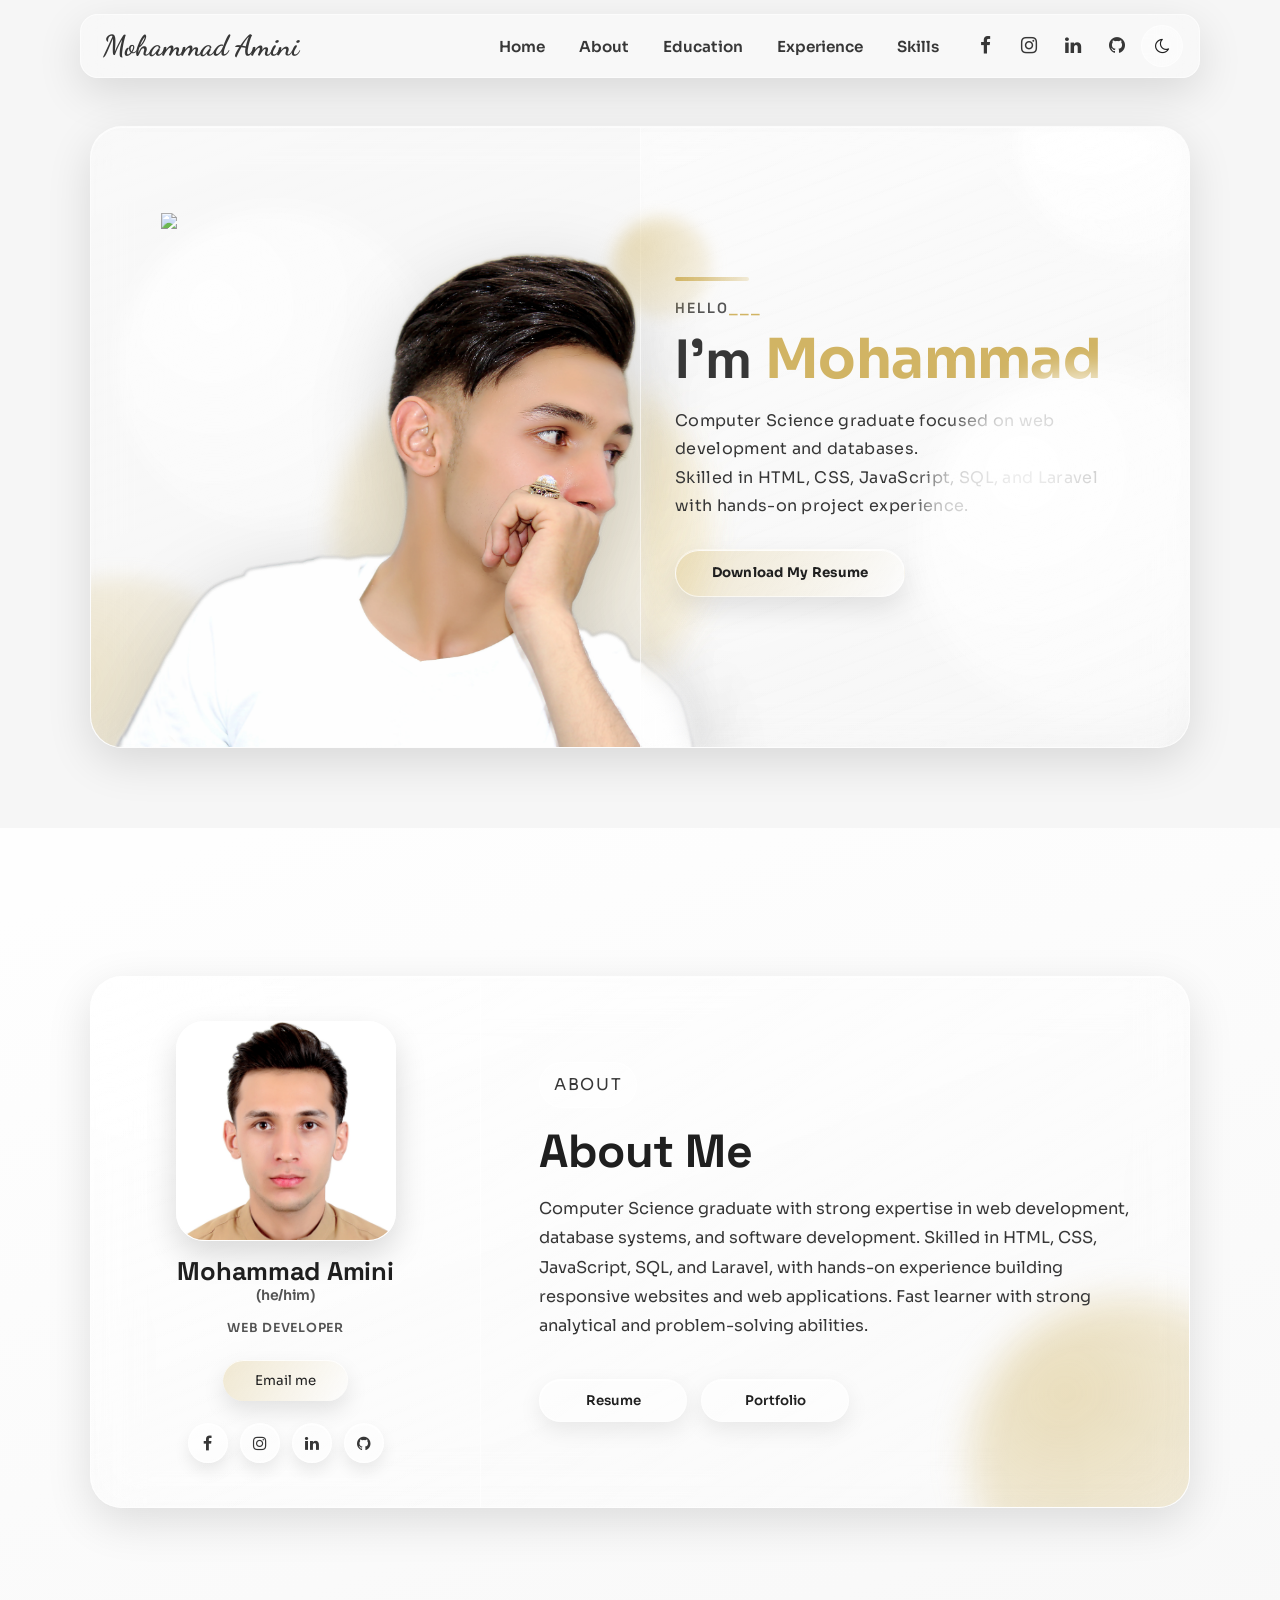
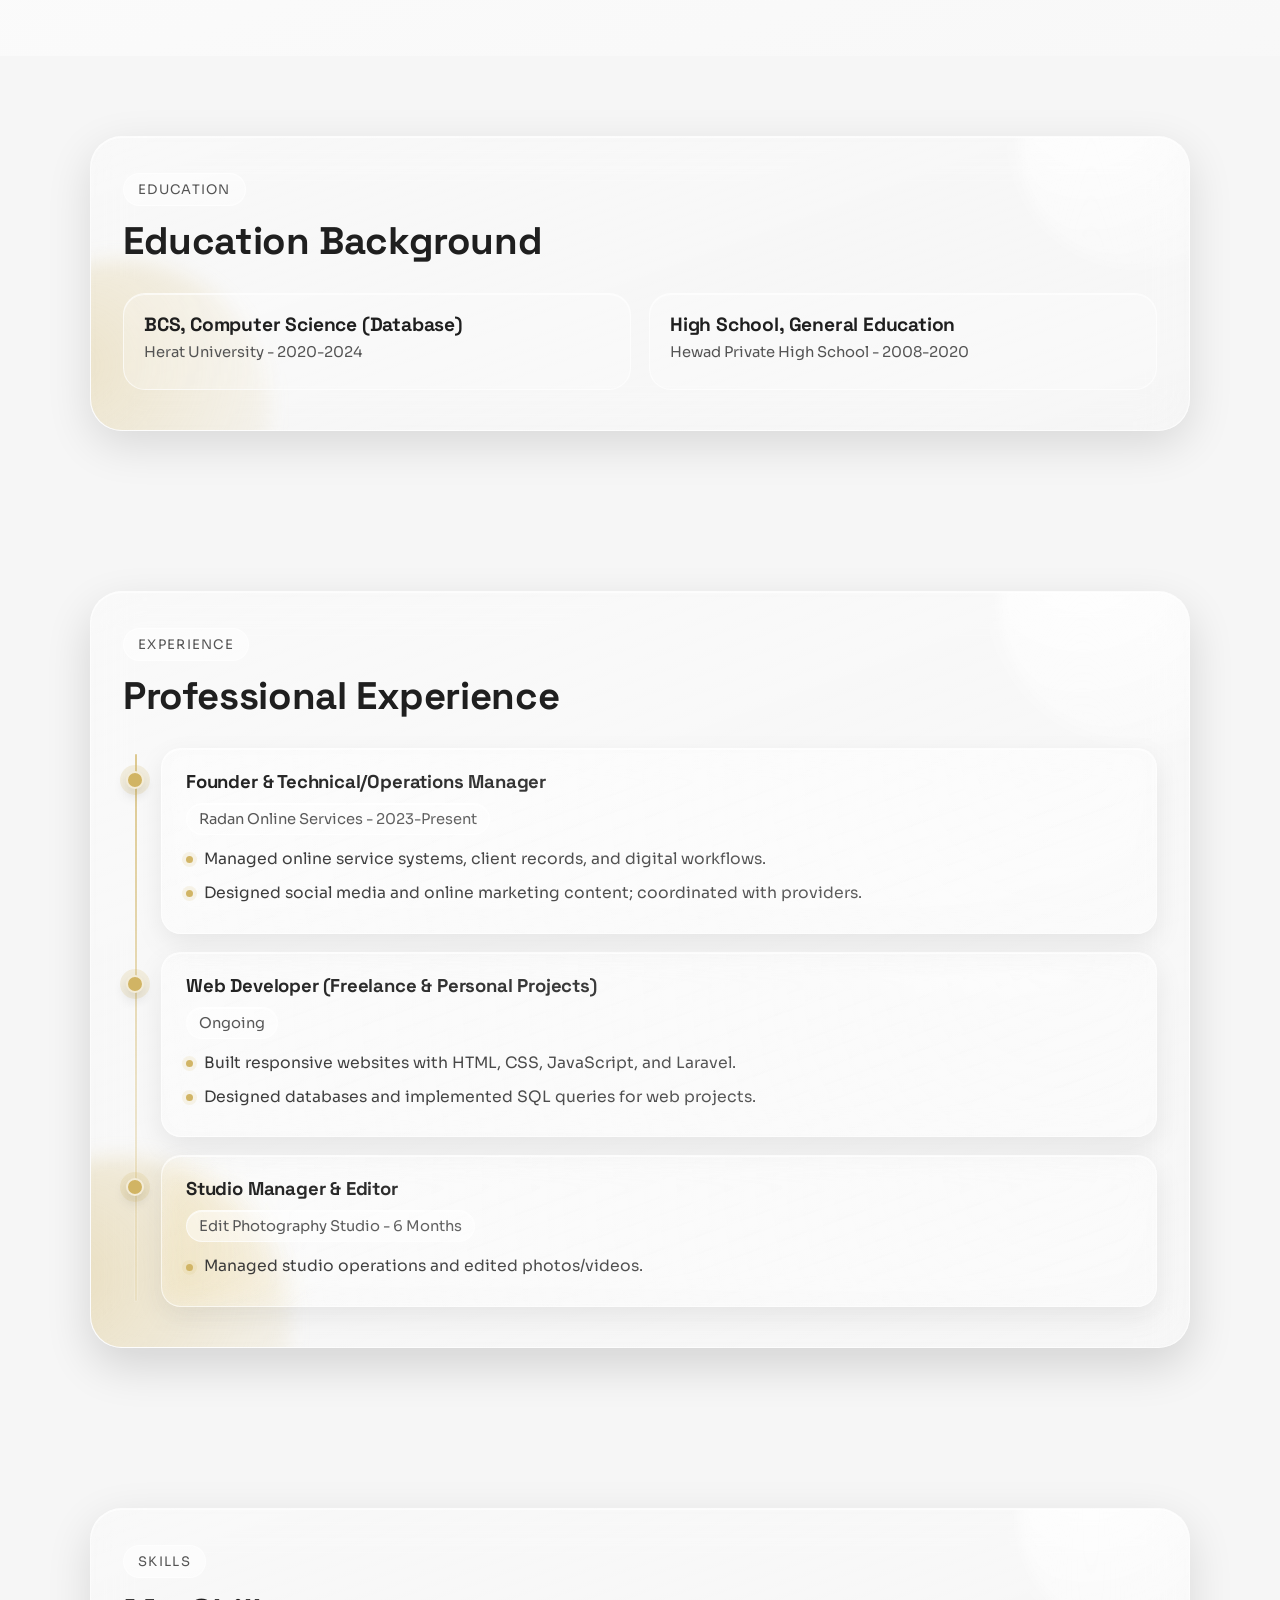
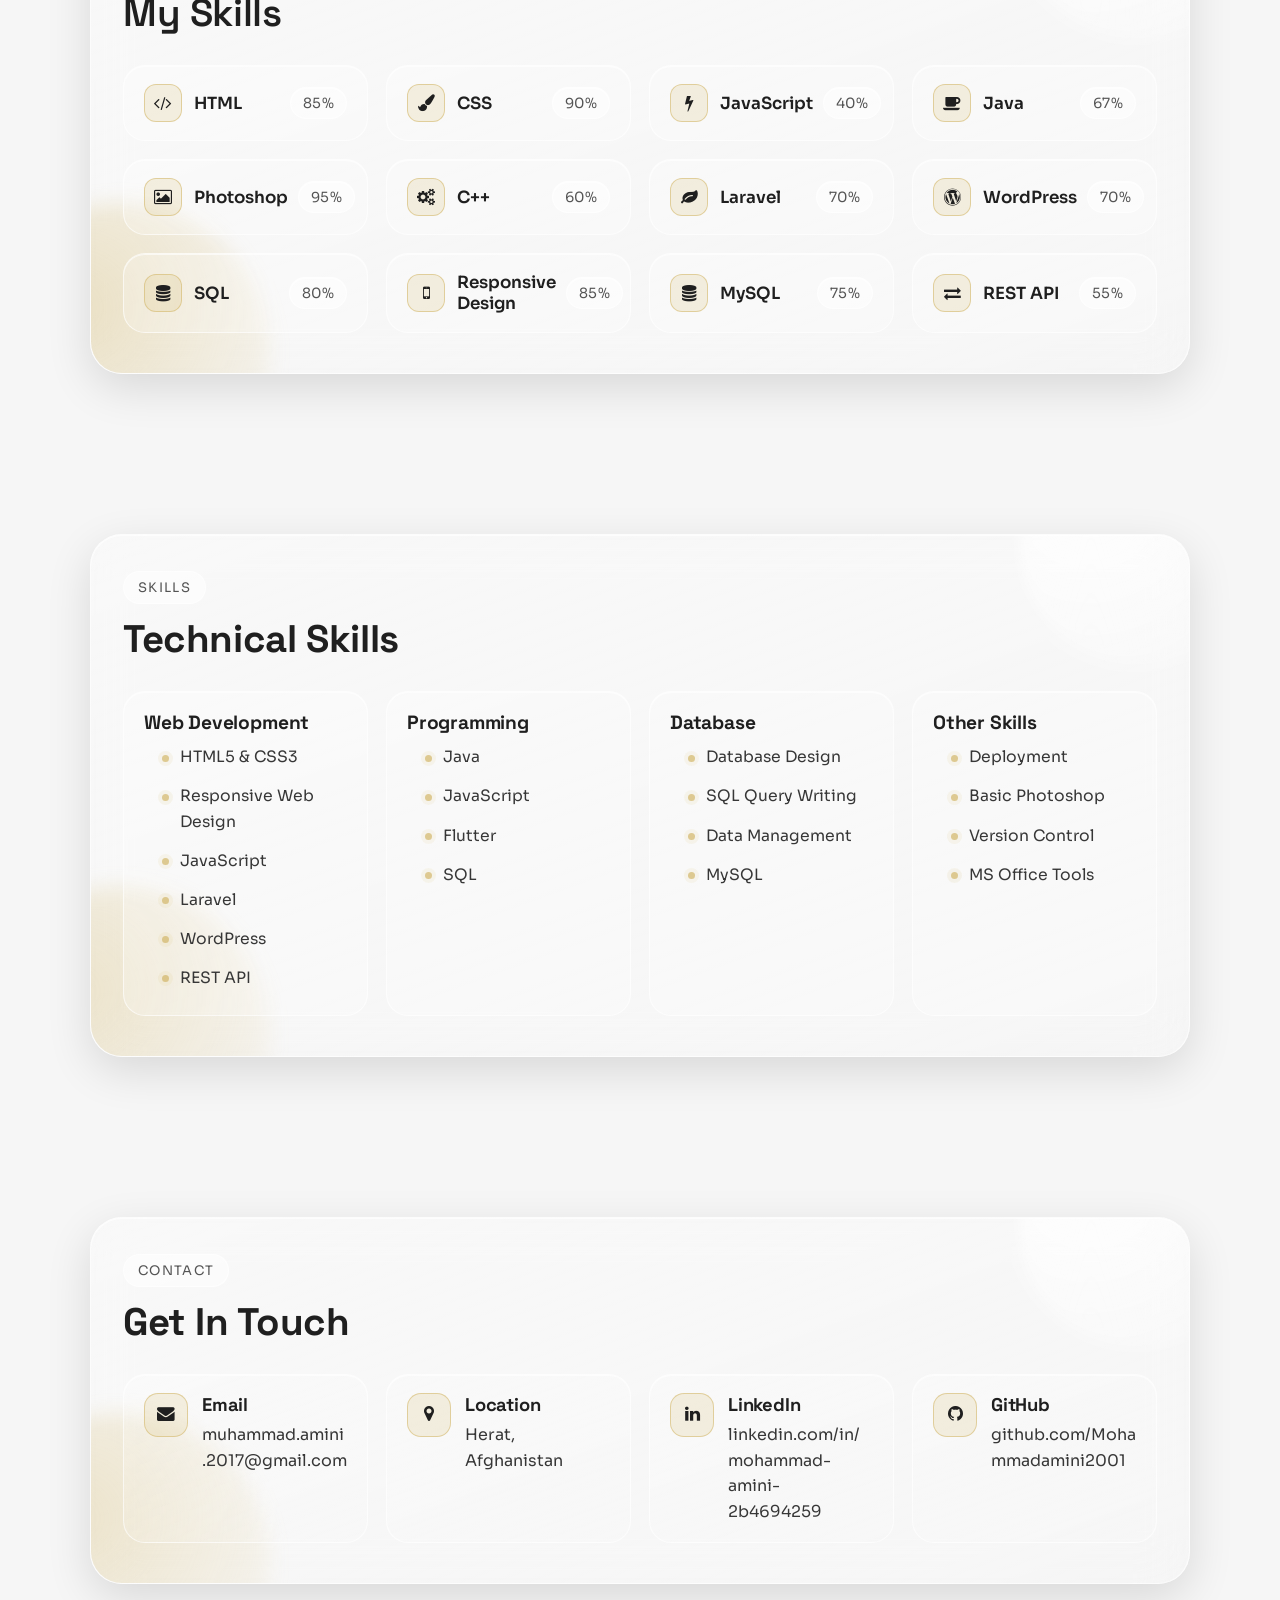
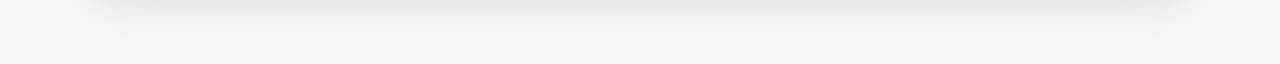
==== index.html @ d86e3a14 "change the name of home page" ====
<!DOCTYPE html>
<html lang="en">
<head>
    <meta charset="UTF-8">
    <meta http-equiv="X-UA-Compatible" content="IE=edge">
    <meta name="viewport" content="width=device-width, initial-scale=1.0">
    <title>Mohammad Amini</title>
    <link rel="stylesheet" href="https://cdnjs.cloudflare.com/ajax/libs/font-awesome/4.7.0/css/font-awesome.min.css">
    <link rel="stylesheet" href="style.css">
    <script src="theme.js" defer></script>
</head>
<body>
    <nav class="menu">
        <a href="home.html" id="my_name">Mohammad Amini</a>
        <button class="menu-toggle" id="menu-toggle" aria-label="Toggle navigation" aria-expanded="false" aria-controls="menu-panel">
            <i class="fa fa-bars"></i>
        </button>
        <div class="menu-panel" id="menu-panel">
            <ul class="menu-links">
                <li><a href="home.html">Home</a></li>
                <li><a href="#about">About</a></li>
                <li><a href="#education">Education</a></li>
                <li><a href="#experience">Experience</a></li>
                <li><a href="#skills">Skills</a></li>
            </ul>
            <ul class="menu-actions">
                <li><a href="https://www.facebook.com/profile.php?id=100030081051532&mibextid=ZbWKwL" target="_blank" rel="noopener" aria-label="Facebook"><i class="fa fa-facebook"></i></a></li>
                <li><a href="https://instagram.com/mohammad_amini_11?igshid=ZDdkNTZiNTM=" target="_blank" rel="noopener" aria-label="Instagram"><i class="fa fa-instagram"></i></a></li>
                <li><a href="https://www.linkedin.com/in/mohammad-amini-2b4694259" target="_blank" rel="noopener" aria-label="LinkedIn"><i class="fa fa-linkedin"></i></a></li>
                <li><a href="https://github.com/Mohammadamini2001" target="_blank" rel="noopener" aria-label="GitHub"><i class="fa fa-github"></i></a></li>
                <li><button class="theme-toggle" id="theme-toggle" aria-label="Toggle dark mode" title="Toggle theme"><i class="fa fa-moon-o"></i></button></li>
            </ul>
        </div>
    </nav>
    <section class="home" id="home">
        <div class="home__left">
            <div class="home__media">
                <img src="images/new-back.png" class="back">
                <img src="images/me.png" class="me">
            </div>
            <div class="home__right">
                <p class="hello">Hello<span>___</span></p>
                <p class="name__dis">I'm <span>Mohammad</span></p>
                <p class="about__dis">Computer Science graduate focused on web development and databases. <br>
                Skilled in HTML, CSS, JavaScript, SQL, and Laravel with hands-on project experience.</p>
                <button><a href="images/My updated CV.jpg" download>Download My Resume</a></button>
                <div class="circle"></div>
                <div class="small__circle"></div>
            </div>
        </div>
    </section>

    <section class="about" id="about">
        <div class="about__card">
            <div class="about__ambient about__ambient--one"></div>
            <div class="about__ambient about__ambient--two"></div>
            <div class="about__left">
                <img src="images/Mohammad Photo.jpg" alt="profile" class="profile-img">
                <h3 class="profile-name">Mohammad Amini<br><span class="pronoun">(he/him)</span></h3>
                <p class="profile-role">Web Developer</p>
                <button class="btn btn-primary email-btn"><a href="mailto:muhammad.amini.2017@gmail.com">Email me</a></button>
                <div class="socials">
                    <a href="https://www.facebook.com/profile.php?id=100030081051532&mibextid=ZbWKwL" target="_blank" rel="noopener" aria-label="facebook" class="social"><i class="fa fa-facebook"></i></a>
                    <a href="https://instagram.com/mohammad_amini_11?igshid=ZDdkNTZiNTM=" target="_blank" rel="noopener" aria-label="instagram" class="social"><i class="fa fa-instagram"></i></a>
                    <a href="https://www.linkedin.com/in/mohammad-amini-2b4694259" target="_blank" rel="noopener" aria-label="linkedin" class="social"><i class="fa fa-linkedin"></i></a>
                    <a href="https://github.com/Mohammadamini2001" target="_blank" rel="noopener" aria-label="github" class="social"><i class="fa fa-github"></i></a>
                </div>
            </div>
            <div class="about__right">
                <p class="about__tag">About</p>
                <h2>About Me</h2>
                <p>Computer Science graduate with strong expertise in web development, database systems, and software development. Skilled in HTML, CSS, JavaScript, SQL, and Laravel, with hands-on experience building responsive websites and web applications. Fast learner with strong analytical and problem-solving abilities.</p>
                <div class="about-actions">
                    <button class="btn btn-outline"><a href="images/My updated CV.jpg" download>Resume</a></button>
                    <button class="btn btn-outline"><a href="#">Portfolio</a></button>
                </div>
            </div>
        </div>
    </section>

    <section class="resume-section education" id="education">
        <div class="resume-glass">
            <header class="resume-header">
                <p class="resume-tag">Education</p>
                <h2>Education Background</h2>
            </header>
            <div class="resume-list">
                <article class="resume-item">
                    <div class="resume-item__top">
                        <h3>BCS, Computer Science (Database)</h3>
                        <span class="resume-meta">Herat University - 2020-2024</span>
                    </div>
                </article>
                <article class="resume-item">
                    <div class="resume-item__top">
                        <h3>High School, General Education</h3>
                        <span class="resume-meta">Hewad Private High School - 2008-2020</span>
                    </div>
                </article>
            </div>
        </div>
    </section>

    <section class="resume-section experience" id="experience">
        <div class="resume-glass">
            <header class="resume-header">
                <p class="resume-tag">Experience</p>
                <h2>Professional Experience</h2>
            </header>
            <div class="resume-list">
                <article class="resume-item">
                    <div class="resume-item__top">
                        <h3>Founder & Technical/Operations Manager</h3>
                        <span class="resume-meta">Radan Online Services - 2023-Present</span>
                    </div>
                    <ul>
                        <li>Managed online service systems, client records, and digital workflows.</li>
                        <li>Designed social media and online marketing content; coordinated with providers.</li>
                    </ul>
                </article>
                <article class="resume-item">
                    <div class="resume-item__top">
                        <h3>Web Developer (Freelance & Personal Projects)</h3>
                        <span class="resume-meta">Ongoing</span>
                    </div>
                    <ul>
                        <li>Built responsive websites with HTML, CSS, JavaScript, and Laravel.</li>
                        <li>Designed databases and implemented SQL queries for web projects.</li>
                    </ul>
                </article>
                <article class="resume-item">
                    <div class="resume-item__top">
                        <h3>Studio Manager & Editor</h3>
                        <span class="resume-meta">Edit Photography Studio - 6 Months</span>
                    </div>
                    <ul>
                        <li>Managed studio operations and edited photos/videos.</li>
                    </ul>
                </article>
            </div>
        </div>
    </section>

    

    <section class="skills" id="skills">
        <div class="skills__glass">
            <header class="header">
                <p class="skills-tag">Skills</p>
                <h1>My Skills</h1>
            </header>
            <div class="container">
                <div class="first__circle">
                    <div class="circle__itmes child1"></div>
                    <div class="inner__circles">
                        <div class="skill-tile">
                            <span class="skill-icon"><i class="fa fa-code"></i></span>
                            <div class="skill-info">
                                <span class="skill-title">HTML</span>
                                <span class="skill-percent">85%</span>
                            </div>
                        </div>
                    </div>
                </div>
                <div class="first__circle">
                    <div class="circle__itmes child2"></div>
                    <div class="inner__circles">
                        <div class="skill-tile">
                            <span class="skill-icon"><i class="fa fa-paint-brush"></i></span>
                            <div class="skill-info">
                                <span class="skill-title">CSS</span>
                                <span class="skill-percent">90%</span>
                            </div>
                        </div>
                    </div>
                </div>
                <div class="first__circle">
                    <div class="circle__itmes child3"></div>
                    <div class="inner__circles">
                        <div class="skill-tile">
                            <span class="skill-icon"><i class="fa fa-bolt"></i></span>
                            <div class="skill-info">
                                <span class="skill-title">JavaScript</span>
                                <span class="skill-percent">40%</span>
                            </div>
                        </div>
                    </div>
                </div>
                <div class="first__circle">
                    <div class="circle__itmes child4"></div>
                    <div class="inner__circles">
                        <div class="skill-tile">
                            <span class="skill-icon"><i class="fa fa-coffee"></i></span>
                            <div class="skill-info">
                                <span class="skill-title">Java</span>
                                <span class="skill-percent">67%</span>
                            </div>
                        </div>
                    </div>
                </div>
                <div class="first__circle">
                    <div class="circle__itmes child5"></div>
                    <div class="inner__circles">
                        <div class="skill-tile">
                            <span class="skill-icon"><i class="fa fa-picture-o"></i></span>
                            <div class="skill-info">
                                <span class="skill-title">Photoshop</span>
                                <span class="skill-percent">95%</span>
                            </div>
                        </div>
                    </div>
                </div>
                <div class="first__circle">
                    <div class="circle__itmes child6"></div>
                    <div class="inner__circles">
                        <div class="skill-tile">
                            <span class="skill-icon"><i class="fa fa-cogs"></i></span>
                            <div class="skill-info">
                                <span class="skill-title">C++</span>
                                <span class="skill-percent">60%</span>
                            </div>
                        </div>
                    </div>
                </div>
                <div class="first__circle">
                    <div class="circle__itmes child1"></div>
                    <div class="inner__circles">
                        <div class="skill-tile">
                            <span class="skill-icon"><i class="fa fa-leaf"></i></span>
                            <div class="skill-info">
                                <span class="skill-title">Laravel</span>
                                <span class="skill-percent">70%</span>
                            </div>
                        </div>
                    </div>
                </div>
                <div class="first__circle">
                    <div class="circle__itmes child2"></div>
                    <div class="inner__circles">
                        <div class="skill-tile">
                            <span class="skill-icon"><i class="fa fa-wordpress"></i></span>
                            <div class="skill-info">
                                <span class="skill-title">WordPress</span>
                                <span class="skill-percent">70%</span>
                            </div>
                        </div>
                    </div>
                </div>
                <div class="first__circle">
                    <div class="circle__itmes child3"></div>
                    <div class="inner__circles">
                        <div class="skill-tile">
                            <span class="skill-icon"><i class="fa fa-database"></i></span>
                            <div class="skill-info">
                                <span class="skill-title">SQL</span>
                                <span class="skill-percent">80%</span>
                            </div>
                        </div>
                    </div>
                </div>
                <div class="first__circle">
                    <div class="circle__itmes child4"></div>
                    <div class="inner__circles">
                        <div class="skill-tile">
                            <span class="skill-icon"><i class="fa fa-mobile"></i></span>
                            <div class="skill-info">
                                <span class="skill-title">Responsive Design</span>
                                <span class="skill-percent">85%</span>
                            </div>
                        </div>
                    </div>
                </div>
                <div class="first__circle">
                    <div class="circle__itmes child5"></div>
                    <div class="inner__circles">
                        <div class="skill-tile">
                            <span class="skill-icon"><i class="fa fa-database"></i></span>
                            <div class="skill-info">
                                <span class="skill-title">MySQL</span>
                                <span class="skill-percent">75%</span>
                            </div>
                        </div>
                    </div>
                </div>
                <div class="first__circle">
                    <div class="circle__itmes child6"></div>
                    <div class="inner__circles">
                        <div class="skill-tile">
                            <span class="skill-icon"><i class="fa fa-exchange"></i></span>
                            <div class="skill-info">
                                <span class="skill-title">REST API</span>
                                <span class="skill-percent">55%</span>
                            </div>
                        </div>
                    </div>
                </div>
            </div>
        </div>
    </section>

    <section class="resume-section tech" id="technical-skills">
        <div class="resume-glass">
            <header class="resume-header">
                <p class="resume-tag">Skills</p>
                <h2>Technical Skills</h2>
            </header>
            <div class="resume-list">
                <article class="resume-item tech-card tech-card--gold">
                    <div class="resume-item__top">
                        <h3>Web Development</h3>
                    </div>
                    <ul class="tech-list">
                        <li>HTML5 & CSS3</li>
                        <li>Responsive Web Design</li>
                        <li>JavaScript</li>
                        <li>Laravel</li>
                        <li>WordPress</li>
                        <li>REST API</li>
                    </ul>
                </article>
                <article class="resume-item tech-card tech-card--teal">
                    <div class="resume-item__top">
                        <h3>Programming</h3>
                    </div>
                    <ul class="tech-list">
                        <li>Java</li>
                        <li>JavaScript</li>
                        <li>Flutter</li>
                        <li>SQL</li>
                    </ul>
                </article>
                <article class="resume-item tech-card tech-card--blue">
                    <div class="resume-item__top">
                        <h3>Database</h3>
                    </div>
                    <ul class="tech-list">
                        <li>Database Design</li>
                        <li>SQL Query Writing</li>
                        <li>Data Management</li>
                        <li>MySQL</li>
                    </ul>
                </article>
                <article class="resume-item tech-card tech-card--rose">
                    <div class="resume-item__top">
                        <h3>Other Skills</h3>
                    </div>
                    <ul class="tech-list">
                        <li>Deployment</li>
                        <li>Basic Photoshop</li>
                        <li>Version Control</li>
                        <li>MS Office Tools</li>
                    </ul>
                </article>
            </div>
        </div>
    </section>

    <section class="resume-section contact" id="contact">
        <div class="resume-glass">
            <header class="resume-header">
                <p class="resume-tag">Contact</p>
                <h2>Get In Touch</h2>
            </header>
            <div class="contact-grid">
                <div class="contact-item">
                    <span class="contact-icon"><i class="fa fa-envelope"></i></span>
                    <div class="contact-body">
                        <h3>Email</h3>
                        <p><a href="mailto:muhammad.amini.2017@gmail.com">muhammad.amini.2017@gmail.com</a></p>
                    </div>
                </div>
                <div class="contact-item">
                    <span class="contact-icon"><i class="fa fa-map-marker"></i></span>
                    <div class="contact-body">
                        <h3>Location</h3>
                        <p>Herat, Afghanistan</p>
                    </div>
                </div>
                <div class="contact-item">
                    <span class="contact-icon"><i class="fa fa-linkedin"></i></span>
                    <div class="contact-body">
                        <h3>LinkedIn</h3>
                        <p><a href="https://www.linkedin.com/in/mohammad-amini-2b4694259" target="_blank" rel="noopener">linkedin.com/in/mohammad-amini-2b4694259</a></p>
                    </div>
                </div>
                <div class="contact-item">
                    <span class="contact-icon"><i class="fa fa-github"></i></span>
                    <div class="contact-body">
                        <h3>GitHub</h3>
                        <p><a href="https://github.com/Mohammadamini2001" target="_blank" rel="noopener">github.com/Mohammadamini2001</a></p>
                    </div>
                </div>
            </div>
        </div>
    </section>

</body>
</html>
---- style.css ----
@import url('https://fonts.googleapis.com/css2?family=Dancing+Script:wght@500;600;700&family=Space+Grotesk:wght@300;400;500;600;700&family=Sora:wght@300;400;500;600;700&display=swap');

:root{
    --text-main: #373737;
    --text-soft: #545454;
    --text-strong: #1f1f1f;
    --accent: #D1B464;
    --page-bg: #f6f6f6;
    --home-bg: linear-gradient(165deg, rgba(255,255,255,0.98) 0%, rgba(244,244,244,0.9) 100%);
    --about-bg: linear-gradient(160deg, rgba(255,255,255,0.94) 0%, rgba(248,248,248,0.92) 100%);
    --glass-bg: rgba(255, 255, 255, 0.32);
    --glass-soft: rgba(255,255,255,0.22);
    --glass-border: rgba(255, 255, 255, 0.62);
    --glass-shadow: 0 14px 45px rgba(10, 10, 10, 0.12);
    --btn-bg: rgba(255,255,255,0.44);
    --btn-text: #202020;
    --menu-link: #373737;
    --menu-icon: #373737;
    --mobile-menu-bg: linear-gradient(155deg, rgba(255,255,255,0.88) 0%, rgba(245,245,245,0.74) 100%);
    --ease-smooth: cubic-bezier(0.22, 1, 0.36, 1);
    --transition-fast: 0.18s;
    --transition-base: 0.32s;
    --transition-slow: 0.45s;
}

body.dark-mode{
    --text-main: #e7e7e7;
    --text-soft: #bcbcbc;
    --text-strong: #fafafa;
    --accent: #f2cc6d;
    --page-bg: #0f1116;
    --home-bg: linear-gradient(165deg, rgba(17,20,29,0.96) 0%, rgba(13,16,24,0.92) 100%);
    --about-bg: linear-gradient(160deg, rgba(18,21,30,0.96) 0%, rgba(14,17,26,0.92) 100%);
    --glass-bg: rgba(23, 27, 38, 0.56);
    --glass-soft: rgba(24,28,40,0.48);
    --glass-border: rgba(255,255,255,0.16);
    --glass-shadow: 0 16px 45px rgba(0, 0, 0, 0.4);
    --btn-bg: rgba(255,255,255,0.12);
    --btn-text: #ececec;
    --menu-link: #ececec;
    --menu-icon: #ececec;
    --mobile-menu-bg: linear-gradient(155deg, rgba(25,29,40,0.9) 0%, rgba(17,21,31,0.82) 100%);
}

*{
    padding: 0;
    margin: 0;
    box-sizing: border-box;
    font-family: "Sora", "Segoe UI", "Helvetica Neue", Arial, sans-serif;
}

h1, h2, h3,
.profile-name,
.name__dis,
.hello{
    font-family: "Space Grotesk", "Sora", "Segoe UI", sans-serif;
    letter-spacing: -0.01em;
}

a{
    text-decoration: none;
    color: white;
}

p{
    color: var(--text-main);
}

html{
    scroll-behavior: smooth;
}

section[id]{
    scroll-margin-top: 96px;
}

body{
    height: 100vh;
    width: 100vw;
    overflow-x: hidden;
    position: relative;
    background: var(--page-bg);
    transition: background .25s ease, color .25s ease;
}

button,
a,
.btn,
.menu,
.menu-toggle,
.theme-toggle,
.social,
.skills .container .first__circle,
.resume-item,
.contact-item,
.home .home__left,
.about__card,
.skills .skills__glass,
.resume-glass{
    transition:
        color var(--transition-base) var(--ease-smooth),
        background-color var(--transition-base) var(--ease-smooth),
        border-color var(--transition-base) var(--ease-smooth),
        box-shadow var(--transition-base) var(--ease-smooth),
        transform var(--transition-fast) var(--ease-smooth);
}

body.theme-transitioning,
body.theme-transitioning *{
    transition:
        color var(--transition-base) var(--ease-smooth),
        background-color var(--transition-base) var(--ease-smooth),
        border-color var(--transition-base) var(--ease-smooth),
        box-shadow var(--transition-base) var(--ease-smooth),
        background var(--transition-base) var(--ease-smooth) !important;
}

.menu{
    width: min(1120px, calc(100% - 28px));
    min-height: 64px;
    display: flex;
    align-items: center;
    justify-content: space-between;
    z-index: 1000;
    position: fixed;
    top: 14px;
    left: 50%;
    transform: translateX(-50%);
    gap: 18px;
    padding: 10px 16px;
    border-radius: 18px;
    background: var(--glass-soft);
    border: 1px solid var(--glass-border);
    box-shadow: var(--glass-shadow);
    backdrop-filter: blur(22px);
    -webkit-backdrop-filter: blur(22px);
}

.menu-panel{
    display: flex;
    align-items: center;
    justify-content: flex-end;
    gap: 12px;
    flex: 1;
}

.menu-links,
.menu-actions{
    list-style: none;
    display: flex;
    align-items: center;
    margin: 0;
    padding: 0;
}

.menu-links{
    gap: 6px;
}

.menu-actions{
    gap: 4px;
}

.menu-links li,
.menu-actions li{
    margin: 0;
}

.menu-links a,
.menu-actions a{
    text-decoration: none;
    color: var(--menu-link);
    transition: color .2s ease, background .2s ease, transform .2s ease;
}

.menu-links a{
    font-size: 0.95rem;
    font-weight: 600;
    padding: 10px 14px;
    border-radius: 10px;
    display: inline-flex;
    align-items: center;
}

.menu-links a:hover{
    color: var(--accent);
    background: rgba(255,255,255,0.24);
}

.menu-actions a{
    width: 40px;
    height: 40px;
    border-radius: 10px;
    display: inline-flex;
    align-items: center;
    justify-content: center;
}

.menu-actions a i{
    font-size: 1.18rem;
    color: var(--menu-icon);
    transition: color .2s ease, transform .2s ease;
}

.menu-actions a:hover i{
    color: var(--accent);
    transform: translateY(-1px);
}

.menu-toggle{
    display: none;
    width: 42px;
    height: 42px;
    border-radius: 12px;
    border: 1px solid var(--glass-border);
    background: var(--btn-bg);
    color: var(--btn-text);
    align-items: center;
    justify-content: center;
    font-size: 1.05rem;
    cursor: pointer;
}

.theme-toggle{
    width: 42px;
    height: 42px;
    border-radius: 50%;
    border: 1px solid var(--glass-border);
    background: var(--btn-bg);
    color: var(--btn-text);
    display: inline-flex;
    align-items: center;
    justify-content: center;
    cursor: pointer;
    font-size: 1.05rem;
}

.theme-toggle:hover{
    transform: translateY(-1px);
}

#my_name{
    font-size: 1.8rem;
    font-weight: 700;
    color: var(--text-main);
    font-family: "Dancing Script", "Space Grotesk", serif;
    position: relative;
    display: block;
    white-space: nowrap;
    padding: 4px 6px;
}

#my_name::after{
    display: none;
}

@media (max-width: 900px){
    .menu{
        width: calc(100% - 20px);
        top: 10px;
        padding: 10px 12px;
        background: var(--mobile-menu-bg);
        box-shadow: 0 16px 38px rgba(0,0,0,0.16);
    }

    .menu-toggle{
        display: inline-flex;
    }

    .menu-panel{
        position: absolute;
        top: calc(100% + 10px);
        right: 0;
        left: 0;
        display: flex;
        flex-direction: column;
        align-items: stretch;
        gap: 8px;
        padding: 12px;
        border-radius: 16px;
        background: var(--mobile-menu-bg);
        border: 1px solid var(--glass-border);
        box-shadow: 0 14px 34px rgba(0,0,0,0.14);
        backdrop-filter: blur(22px);
        -webkit-backdrop-filter: blur(22px);
        max-height: 0;
        opacity: 0;
        visibility: hidden;
        overflow: hidden;
        transform: translateY(-8px) scale(0.98);
        pointer-events: none;
        transition:
            max-height var(--transition-slow) var(--ease-smooth),
            opacity var(--transition-base) var(--ease-smooth),
            transform var(--transition-base) var(--ease-smooth),
            visibility var(--transition-base) var(--ease-smooth);
    }

    .menu.menu-open .menu-panel{
        max-height: 420px;
        opacity: 1;
        visibility: visible;
        transform: translateY(0) scale(1);
        pointer-events: auto;
    }

    .menu-links,
    .menu-actions{
        width: 100%;
        flex-wrap: wrap;
        justify-content: flex-start;
    }

    .menu-links a{
        width: 100%;
        justify-content: center;
        background: rgba(255,255,255,0.14);
    }

    .menu-actions{
        justify-content: center;
        padding-top: 6px;
    }
}

@media (prefers-reduced-motion: reduce){
    *,
    *::before,
    *::after{
        animation-duration: 0.01ms !important;
        animation-iteration-count: 1 !important;
        transition-duration: 0.01ms !important;
        scroll-behavior: auto !important;
    }
}

.home{
    width: 100%;
    min-height: 92vh;
    position: relative;
    overflow: hidden;
    display: flex;
    align-items: center;
    justify-content: center;
    padding: 86px 20px 40px;
    background: var(--page-bg);
}

.home .home__left{
    width: min(1100px, 94%);
    min-height: 620px;
    position: relative;
    display: grid;
    grid-template-columns: 1fr 1fr;
    border-radius: 32px;
    background: linear-gradient(160deg, var(--glass-bg) 0%, rgba(255,255,255,0.08) 100%);
    border: 1px solid var(--glass-border);
    backdrop-filter: blur(24px) saturate(150%);
    -webkit-backdrop-filter: blur(24px) saturate(150%);
    box-shadow: var(--glass-shadow), inset 0 1px 0 rgba(255,255,255,0.72);
    overflow: hidden;
    isolation: isolate;
}

.home .home__left::before,
.home .home__left::after{
    content: "";
    position: absolute;
    border-radius: 50%;
    pointer-events: none;
    z-index: 0;
}

.home .home__left::before{
    width: 240px;
    height: 240px;
    top: -110px;
    right: -70px;
    background: radial-gradient(circle at 30% 30%, rgba(255,255,255,0.9), rgba(255,255,255,0));
    filter: blur(6px);
}

.home .home__left::after{
    width: 300px;
    height: 300px;
    left: -120px;
    bottom: -130px;
    background: radial-gradient(circle at 35% 35%, rgba(209,180,100,0.3), rgba(209,180,100,0));
    filter: blur(10px);
}

.home .home__media,
.home .home__right{
    position: relative;
    z-index: 1;
}

.home .home__media{
    min-height: 620px;
    position: relative;
    display: flex;
    align-items: center;
    justify-content: center;
    isolation: isolate;
}

.home .home__media::before,
.home .home__media::after{
    content: "";
    position: absolute;
    border-radius: 50%;
    pointer-events: none;
    z-index: 0;
}

.home .home__media::before{
    width: 320px;
    height: 320px;
    left: 28px;
    top: 84px;
    background: radial-gradient(circle at 30% 30%, rgba(255,255,255,0.8), rgba(255,255,255,0));
    filter: blur(8px);
    animation: mediaGlow 8s ease-in-out infinite;
}

.home .home__media::after{
    width: 380px;
    height: 380px;
    right: -72px;
    bottom: 18px;
    background: radial-gradient(circle at 35% 35%, rgba(209,180,100,0.34), rgba(209,180,100,0));
    filter: blur(12px);
    animation: mediaGlow 10s ease-in-out infinite reverse;
}

.home .home__left .back{
    height: 500px;
    width: auto;
    position: absolute;
    top: 86px;
    left: 70px;
    opacity: 0.88;
    z-index: 1;
    filter: drop-shadow(0 18px 38px rgba(0,0,0,0.14));
    animation: back 6s ease-in-out infinite;
}

@keyframes back{
    0%,
    100%{
        transform: translate3d(0, 0, 0) scale(1);
    }
    50%{
        transform: translate3d(0, -10px, 0) scale(1.04);
    }
}

.home .home__left .me{
    height: 550px;
    width: auto;
    position: absolute;
    top: 112px;
    left: 0;
    z-index: 2;
    filter: drop-shadow(0 20px 40px rgba(0,0,0,0.16));
    animation: me 6s ease-in-out infinite;
}

@keyframes me{
    0%,
    100%{
        transform: translate3d(0, 0, 0);
    }
    50%{
        transform: translate3d(-20px, 14px, 0);
    }
}

@keyframes mediaGlow{
    0%,
    100%{
        transform: translate3d(0, 0, 0) scale(1);
        opacity: 0.82;
    }
    50%{
        transform: translate3d(8px, -10px, 0) scale(1.06);
        opacity: 1;
    }
}

.home .home__right{
    min-height: 620px;
    display: flex;
    flex-direction: column;
    justify-content: center;
    align-items: flex-start;
    gap: 14px;
    padding: 54px 56px 54px 34px;
    background: linear-gradient(155deg, var(--glass-soft) 0%, rgba(255,255,255,0.08) 55%, rgba(255,255,255,0.02) 100%);
    backdrop-filter: blur(10px) saturate(180%);
    -webkit-backdrop-filter: blur(10px) saturate(180%);
    border-left: 1px solid var(--glass-border);
    position: relative;
}

.home .home__right p{
    margin: 0;
}

.home .home__right::before{
    content: "";
    width: 74px;
    height: 4px;
    border-radius: 999px;
    background: linear-gradient(90deg, var(--accent), rgba(209,180,100,0.24));
    margin-bottom: 4px;
}

.home .home__right .hello{
    font-size: 0.92rem;
    letter-spacing: 0.14em;
    text-transform: uppercase;
    font-weight: 600;
    color: var(--text-soft);
}

.home .home__right .hello span{
    color: var(--accent);
}

.home .home__right .name__dis{
    font-size: clamp(2.4rem, 4.5vw, 3.45rem);
    font-weight: 700;
    line-height: 1.04;
    max-width: 12ch;
}

.home .home__right .name__dis span{
    color: var(--accent);
}

.home .home__right .about__dis{
    letter-spacing: 0.02em;
    margin: 4px 0 14px;
    line-height: 1.78;
    max-width: 470px;
    color: var(--text-main);
}

.home .home__right button{
    height: 48px;
    min-width: 230px;
    padding: 0 22px;
    background: linear-gradient(120deg, rgba(209,180,100,0.28), var(--btn-bg));
    color: var(--btn-text);
    border: 1px solid var(--glass-border);
    border-radius: 999px;
    box-shadow: inset 0 1px 0 rgba(255,255,255,0.82), 0 12px 28px rgba(0,0,0,0.1);
    transition: transform .25s ease, box-shadow .25s ease, background .25s ease;
    display: inline-flex;
    align-items: center;
    justify-content: center;
}



.home .home__right button:hover{
    transform: translateY(-3px);
    background: linear-gradient(120deg, rgba(209,180,100,0.42), rgba(255,255,255,0.42));
    box-shadow: inset 0 1px 0 rgba(255,255,255,0.9), 0 16px 32px rgba(0,0,0,0.12);
}

.home .home__right button a{
    color: var(--btn-text);
    font-weight: 700;
    letter-spacing: 0.02em;
}

.circle{
    height: 350px;
    width: 350px;
    border-radius: 50%;
    position: absolute;
    background: radial-gradient(circle at 30% 30%, rgba(255,255,255,0.95), rgba(255,255,255,0.15));
    bottom: 28px;
    right: -80px;
    z-index: 0;
    filter: blur(12px);
    animation: big linear 4s infinite;
}

@keyframes big{
    50%{
        bottom: 53px;
        right: 43px;
    }
}

.small__circle{
    height: 100px;
    width: 100px;
    border-radius: 50%;
    position: absolute;
    background: radial-gradient(circle at 30% 30%, rgba(209,180,100,0.42), rgba(209,180,100,0.08));
    top: 90px;
    left: -30px;
    z-index: 0;
    filter: blur(8px);
    animation: small linear 4s infinite;

}

@keyframes small{
    50%{
        top: 103px;
        left: -37px;
    }
}

@media (max-width: 1050px){
    .home{
        min-height: 0;
        padding: 82px 18px 24px;
    }

    .home .home__left{
        width: min(960px, 95%);
        min-height: 560px;
    }

    .home .home__media,
    .home .home__right{
        min-height: 560px;
    }

    .home .home__left .back{
        left: 30px;
        top: 90px;
        height: 390px;
    }

    .home .home__left .me{
        height: 420px;
        top: 132px;
        left: 20px;
    }

    .home .home__media::before{
        width: 260px;
        height: 260px;
        left: 10px;
        top: 90px;
    }

    .home .home__media::after{
        width: 300px;
        height: 300px;
        right: -80px;
        bottom: 10px;
    }

    .home .home__right{
        padding: 36px 32px 36px 24px;
        gap: 12px;
    }

    .home .home__right .name__dis{
        font-size: 2.6rem;
    }
}

@media (max-width: 820px){
    .home .home__left{
        display: grid;
        grid-template-columns: 1fr;
        min-height: auto;
    }

    .home .home__media,
    .home .home__right{
        min-height: auto;
    }

    .home .home__left .back,
    .home .home__left .me{
        position: relative;
        top: 0;
        left: 0;
        margin: 0 auto;
    }

    .home .home__media::before,
    .home .home__media::after{
        display: none;
    }

    .home .home__left .back{
        position: absolute;
        width: 70%;
        height: auto;
        max-width: 300px;
        margin-top: 24px;
    }

    .home .home__left .me{
        width: 86%;
        height: auto;
        max-width: 360px;
        margin-top: -42px;
    }

    .home .home__right{
        position: relative;
        padding: 26px 24px 34px;
        border-left: none;
        border-top: 1px solid rgba(255,255,255,0.56);
    }

    .home .home__right .name__dis{
        font-size: clamp(2rem, 8vw, 2.4rem);
    }

    .home .home__right .about__dis{
        max-width: 100%;
        margin-bottom: 8px;
    }

    .circle,
    .small__circle{
        display: none;
    }
}

.skills{
    width: 100%;
    display: flex;
    align-items: center;
    justify-content: center;
    padding: 80px 20px;
    background: var(--page-bg);
    position: relative;
    overflow: hidden;
}

.skills .skills__glass{
    width: min(1100px, 94%);
    border-radius: 32px;
    background: linear-gradient(160deg, var(--glass-bg) 0%, rgba(255,255,255,0.08) 100%);
    border: 1px solid var(--glass-border);
    backdrop-filter: blur(24px) saturate(150%);
    -webkit-backdrop-filter: blur(24px) saturate(150%);
    box-shadow: var(--glass-shadow), inset 0 1px 0 rgba(255,255,255,0.7);
    position: relative;
    overflow: hidden;
    display: flex;
    align-items: center;
    justify-content: center;
    flex-direction: column;
    padding: 36px 32px 40px;
}

.skills .skills__glass::before,
.skills .skills__glass::after{
    content: "";
    position: absolute;
    border-radius: 50%;
    pointer-events: none;
    z-index: 0;
}

.skills .skills__glass::before{
    width: 240px;
    height: 240px;
    top: -110px;
    right: -70px;
    background: radial-gradient(circle at 30% 30%, rgba(255,255,255,0.95), rgba(255,255,255,0));
    filter: blur(6px);
}

.skills .skills__glass::after{
    width: 300px;
    height: 300px;
    left: -120px;
    bottom: -130px;
    background: radial-gradient(circle at 35% 35%, rgba(209,180,100,0.35), rgba(209,180,100,0));
    filter: blur(10px);
}

.skills .skills__glass > *{
    position: relative;
    z-index: 1;
}

.skills .header h1{
    font-size: 2.4rem;
    text-transform: none;
    font-weight: 600;
    color: var(--text-strong);
}

.skills .header{
    margin-bottom: 28px;
    text-align: left;
    width: 100%;
}

.skills-tag{
    width: fit-content;
    font-size: 0.82rem;
    letter-spacing: 0.1em;
    text-transform: uppercase;
    color: var(--text-soft);
    padding: 7px 14px;
    border-radius: 999px;
    background: var(--btn-bg);
    border: 1px solid var(--glass-border);
    margin-bottom: 10px;
}


h2 span{
     color: cornsilk;
     font-family: Cambria, Cochin, Georgia, Times, 'Times New Roman', serif;
     text-shadow: 1px 2px 0 black;
     font-weight: bold;

 }

.skills .container{
    width: 100%;
    display: grid;
    grid-template-columns: repeat(auto-fit, minmax(220px, 1fr));
    gap: 18px;
    position: relative;
}


.skills .container .first__circle{
    height: auto;
    width: 100%;
    position: relative;
    display: flex;
    align-items: center;
    justify-content: center;
    background: var(--glass-soft);
    border: 1px solid var(--glass-border);
    border-radius: 22px;
    padding: 18px 20px;
    box-shadow: inset 0 1px 0 rgba(255,255,255,0.62);
}

.skills .container .circle__itmes{
    display: none;
}


.skills .container .first__circle .inner__circles{
    height: auto;
    width: 100%;
    border-radius: 0;
    position: static;
    background: transparent;
    transform: none;
    display: flex;
    align-items: center;
    justify-content: center;
    text-align: left;
    border: none;
}

.skills .skill-tile{
    display: flex;
    align-items: center;
    gap: 12px;
    width: 100%;
}

.skills .skill-icon{
    width: 38px;
    height: 38px;
    border-radius: 12px;
    display: inline-flex;
    align-items: center;
    justify-content: center;
    background: rgba(209,180,100,0.18);
    border: 1px solid rgba(209,180,100,0.55);
    color: var(--text-strong);
    font-size: 1.05rem;
    flex-shrink: 0;
}

.skills .skill-info{
    display: flex;
    align-items: center;
    justify-content: space-between;
    gap: 10px;
    width: 100%;
}

.skills .skill-title{
    font-size: 1.05rem;
    color: var(--text-strong);
    font-weight: 600;
}

.skills .skill-percent{
    font-size: 0.88rem;
    color: var(--text-soft);
    padding: 6px 12px;
    border-radius: 999px;
    background: var(--btn-bg);
    border: 1px solid var(--glass-border);
    box-shadow: inset 0 1px 0 rgba(255,255,255,0.7);
    letter-spacing: 0.02em;
}

.skills h2 span{
    color: var(--text-strong);
    font-family: Cambria, Cochin, Georgia, Times, 'Times New Roman', serif;
    text-shadow: none;
    font-weight: 600;
}

.skills .container .first__circle .child1{
    clip-path: polygon(20px 0, 110px 110px, 0 90px, 0 220px, 220px 220px, 220px 0);
}

.skills .container .first__circle .child2{
    clip-path: polygon(20px 0, 110px 110px, 0 70px, 0 220px, 220px 220px, 220px 0);
}

.skills .container .first__circle .child3{
    clip-path: polygon(20px 0, 110px 110px, 180px 180px, 220px 220px, 220px 0);
}

.skills .container .first__circle .child4{
    clip-path: polygon(20px 0, 110px 110px, 0 200px, 0 220px, 220px 220px, 220px 0);

}

.skills .container .first__circle .child5{
    clip-path: polygon(20px 0, 110px 110px, 0 50px, 0 220px, 220px 220px, 220px 0);

}

.skills .container .first__circle .child6{
    clip-path: polygon(20px 0, 110px 110px, 0 220px, 0 220px, 220px 220px, 220px 0);

}

.tech-card{
    border: 1px solid var(--glass-border);
    border-top: 1px solid var(--glass-border);
    background: linear-gradient(160deg, var(--glass-soft), rgba(255,255,255,0.06));
    box-shadow: inset 0 1px 0 rgba(255,255,255,0.65);
    --chip-bg: var(--btn-bg);
    --chip-border: var(--glass-border);
}

.tech-list{
    margin: 0;
    padding: 0;
    list-style: none;
    display: grid;
    grid-template-columns: repeat(auto-fit, minmax(150px, 1fr));
    gap: 8px 14px;
}

.tech-list li{
    color: var(--text-strong);
    font-size: 0.95rem;
    line-height: 1.5;
    padding-left: 18px;
    position: relative;
}

.tech-list li::before{
    content: "";
    position: absolute;
    left: 0;
    top: 0.6em;
    width: 8px;
    height: 8px;
    border-radius: 50%;
    background: var(--text-soft);
    opacity: 0.6;
}

.tech-card--gold{
    border-top-color: var(--glass-border);
    background: linear-gradient(160deg, var(--glass-soft), rgba(255,255,255,0.06));
    --chip-bg: var(--btn-bg);
    --chip-border: var(--glass-border);
}

.tech-card--teal{
    border-top-color: var(--glass-border);
    background: linear-gradient(160deg, var(--glass-soft), rgba(255,255,255,0.06));
    --chip-bg: var(--btn-bg);
    --chip-border: var(--glass-border);
}

.tech-card--blue{
    border-top-color: var(--glass-border);
    background: linear-gradient(160deg, var(--glass-soft), rgba(255,255,255,0.06));
    --chip-bg: var(--btn-bg);
    --chip-border: var(--glass-border);
}

.tech-card--rose{
    border-top-color: var(--glass-border);
    background: linear-gradient(160deg, var(--glass-soft), rgba(255,255,255,0.06));
    --chip-bg: var(--btn-bg);
    --chip-border: var(--glass-border);
}

.about{
    min-height: 92vh;
    width: 100%;
    display: flex;
    align-items: center;
    justify-content: center;
    padding: 80px 20px;
    background: var(--about-bg);
}

.about__card{
    width: min(1100px, 94%);
    display: grid;
    grid-template-columns: minmax(330px, 390px) 1fr;
    gap: 0;
    border-radius: 32px;
    overflow: hidden;
    position: relative;
    isolation: isolate;
    background: linear-gradient(155deg, var(--glass-bg), rgba(255,255,255,0.08));
    border: 1px solid var(--glass-border);
    backdrop-filter: blur(24px) saturate(145%);
    -webkit-backdrop-filter: blur(24px) saturate(145%);
    box-shadow: var(--glass-shadow), inset 0 1px 0 rgba(255,255,255,0.75);
}

.about__ambient{
    position: absolute;
    border-radius: 50%;
    filter: blur(18px);
    z-index: -1;
}

.about__ambient--one{
    width: 260px;
    height: 260px;
    top: -70px;
    left: -60px;
    background: radial-gradient(circle at 30% 30%, rgba(255,255,255,0.95), rgba(255,255,255,0.15));
}

.about__ambient--two{
    width: 320px;
    height: 320px;
    right: -100px;
    bottom: -110px;
    background: radial-gradient(circle at 30% 30%, rgba(209,180,100,0.45), rgba(209,180,100,0.06));
}

.about__left{
    background: linear-gradient(160deg, rgba(255,255,255,0.24), rgba(255,255,255,0.08));
    border-right: 1px solid var(--glass-border);
    padding: 44px 34px;
    display: flex;
    flex-direction: column;
    align-items: center;
    justify-content: center;
    gap: 14px;
}

.profile-img{
    width: 220px;
    height: 220px;
    object-fit: cover;
    border-radius: 28px;
    border: 1px solid rgba(255,255,255,0.9);
    box-shadow: 0 14px 32px rgba(0,0,0,0.14), inset 0 1px 0 rgba(255,255,255,0.45);
}

.profile-name{
    text-align: center;
    font-size: 1.6rem;
    line-height: 1.25;
    margin: 0;
    color: var(--text-strong);
    font-weight: 700;
}

.pronoun{
    display: block;
    font-size: 0.88rem;
    font-weight: 600;
    color: var(--text-soft);
}

.profile-role{
    color: var(--text-soft);
    margin: 2px 0 10px 0;
    letter-spacing: 0.06em;
    text-transform: uppercase;
    font-size: 0.78rem;
    font-weight: 600;
}

.email-btn{
    background: linear-gradient(120deg, rgba(209,180,100,0.28), var(--btn-bg));
    color: var(--btn-text);
    padding: 12px 30px;
    border-radius: 999px;
    border: 1px solid var(--glass-border);
    box-shadow: inset 0 1px 0 rgba(255,255,255,0.84), 0 10px 22px rgba(0,0,0,0.1);
}

.email-btn a{color:inherit; text-decoration:none}
.email-btn:hover{transform: translateY(-2px)}

.socials{display:flex; gap:12px; margin-top:8px}
.social{
    width:40px;
    height:40px;
    display:inline-flex;
    align-items:center;
    justify-content:center;
    border-radius:50%;
    border:1px solid var(--glass-border);
    color:var(--text-main);
    background: var(--btn-bg);
    text-decoration:none;
    box-shadow: inset 0 1px 0 rgba(255,255,255,0.75), 0 8px 16px rgba(0,0,0,0.08);
    transition: transform .2s ease, color .2s ease;
}

.social:hover{
    transform: translateY(-2px);
    color: var(--accent);
}

.about__right{
    padding: 64px 58px;
    display: flex;
    flex-direction: column;
    justify-content: center;
    gap: 18px;
    background: linear-gradient(145deg, rgba(255,255,255,0.14), rgba(255,255,255,0.04));
}

.about__tag{
    width: fit-content;
    font-size: 0.82rem;
    letter-spacing: 0.1em;
    text-transform: uppercase;
    color: var(--text-soft);
    padding: 7px 14px;
    border-radius: 999px;
    background: var(--btn-bg);
    border: 1px solid var(--glass-border);
}

.about__right h2{
    font-size: clamp(2.2rem, 4vw, 2.9rem);
    line-height: 1.08;
    margin: 0;
    color: var(--text-strong);
}

.about__right p{
    color: var(--text-main);
    line-height: 1.8;
    font-size: 1.02rem;
    max-width: 66ch;
}

.about-actions{display:flex; gap:14px; margin-top:20px}
.btn{padding:12px 32px; border-radius:999px; border:none; cursor:pointer}
.btn a{color:inherit; text-decoration:none}
.btn-outline{
    background: var(--btn-bg);
    color: var(--btn-text);
    border: 1px solid var(--glass-border);
    box-shadow: inset 0 1px 0 rgba(255,255,255,0.72), 0 8px 22px rgba(0,0,0,0.08);
}

.about-actions .btn{
    min-width: 148px;
    font-weight: 600;
    transition: transform .2s ease, box-shadow .2s ease, background .2s ease;
}

.about-actions .btn:hover{
    transform: translateY(-2px);
    box-shadow: inset 0 1px 0 rgba(255,255,255,0.82), 0 12px 26px rgba(0,0,0,0.1);
}

.resume-section{
    width: 100%;
    display: flex;
    align-items: center;
    justify-content: center;
    padding: 80px 20px;
    background: var(--page-bg);
}

.resume-glass{
    width: min(1100px, 94%);
    border-radius: 32px;
    background: linear-gradient(160deg, var(--glass-bg) 0%, rgba(255,255,255,0.08) 100%);
    border: 1px solid var(--glass-border);
    backdrop-filter: blur(24px) saturate(150%);
    -webkit-backdrop-filter: blur(24px) saturate(150%);
    box-shadow: var(--glass-shadow), inset 0 1px 0 rgba(255,255,255,0.7);
    padding: 36px 32px 40px;
    position: relative;
    overflow: hidden;
}

.resume-glass::before,
.resume-glass::after{
    content: "";
    position: absolute;
    border-radius: 50%;
    pointer-events: none;
    z-index: 0;
}

.resume-glass::before{
    width: 240px;
    height: 240px;
    top: -110px;
    right: -70px;
    background: radial-gradient(circle at 30% 30%, rgba(255,255,255,0.9), rgba(255,255,255,0));
    filter: blur(6px);
}

.resume-glass::after{
    width: 300px;
    height: 300px;
    left: -120px;
    bottom: -130px;
    background: radial-gradient(circle at 35% 35%, rgba(209,180,100,0.3), rgba(209,180,100,0));
    filter: blur(10px);
}

.resume-glass > *{
    position: relative;
    z-index: 1;
}

.resume-header{
    display: flex;
    flex-direction: column;
    gap: 10px;
    margin-bottom: 28px;
}

.resume-tag{
    width: fit-content;
    font-size: 0.82rem;
    letter-spacing: 0.1em;
    text-transform: uppercase;
    color: var(--text-soft);
    padding: 7px 14px;
    border-radius: 999px;
    background: var(--btn-bg);
    border: 1px solid var(--glass-border);
}

.resume-header h2{
    font-size: 2.4rem;
    margin: 0;
    color: var(--text-strong);
}

.resume-list{
    display: grid;
    grid-template-columns: repeat(auto-fit, minmax(260px, 1fr));
    gap: 18px;
}

.resume-item{
    background: var(--glass-soft);
    border: 1px solid var(--glass-border);
    border-radius: 22px;
    padding: 18px 20px;
    box-shadow: inset 0 1px 0 rgba(255,255,255,0.62);
}

.resume-item__top{
    display: flex;
    flex-direction: column;
    gap: 6px;
    margin-bottom: 10px;
}

.resume-item__top h3{
    font-size: 1.2rem;
    color: var(--text-strong);
    margin: 0;
}

.resume-meta{
    font-size: 0.92rem;
    color: var(--text-soft);
}

.resume-item p,
.resume-item li{
    color: var(--text-main);
    line-height: 1.6;
    font-size: 0.98rem;
}

.resume-item ul{
    padding-left: 18px;
    margin: 0;
}

.resume-item li{
    margin-bottom: 6px;
}

.experience .resume-glass{
    background: linear-gradient(160deg, rgba(255,255,255,0.38) 0%, rgba(255,255,255,0.12) 100%);
    border: 1px solid var(--glass-border);
    box-shadow: 0 18px 46px rgba(10,10,10,0.14), inset 0 1px 0 rgba(255,255,255,0.65);
}

.experience .resume-glass::before{
    width: 280px;
    height: 280px;
    top: -130px;
    right: -90px;
    background: radial-gradient(circle at 30% 30%, rgba(255,255,255,0.95), rgba(255,255,255,0));
}

.experience .resume-glass::after{
    width: 340px;
    height: 340px;
    left: -140px;
    bottom: -150px;
    background: radial-gradient(circle at 35% 35%, rgba(209,180,100,0.36), rgba(209,180,100,0));
}

.experience .resume-list{
    grid-template-columns: 1fr;
    gap: 18px;
    position: relative;
    padding-left: 38px;
}

.experience .resume-list::before{
    content: "";
    position: absolute;
    top: 6px;
    bottom: 6px;
    left: 12px;
    width: 2px;
    border-radius: 999px;
    background: linear-gradient(180deg, rgba(209,180,100,0.7), rgba(209,180,100,0.12));
    box-shadow: 0 0 0 1px rgba(255,255,255,0.14);
}

.experience .resume-item{
    position: relative;
    border-radius: 20px;
    padding: 20px 22px 18px 24px;
    background: linear-gradient(155deg, var(--glass-soft) 0%, rgba(255,255,255,0.12) 100%);
    border: 1px solid var(--glass-border);
    box-shadow: inset 0 1px 0 rgba(255,255,255,0.7), 0 10px 28px rgba(0,0,0,0.08);
    backdrop-filter: blur(14px) saturate(140%);
    -webkit-backdrop-filter: blur(14px) saturate(140%);
    overflow: visible;
}

.experience .resume-item::before{
    content: "";
    position: absolute;
    left: -36px;
    top: 22px;
    width: 14px;
    height: 14px;
    border-radius: 50%;
    background: var(--accent);
    border: 2px solid rgba(255,255,255,0.75);
    box-shadow: 0 0 0 6px rgba(209,180,100,0.18), 0 6px 14px rgba(0,0,0,0.16);
    z-index: 2;
}

.experience .resume-item::after{
    content: "";
    position: absolute;
    inset: 0;
    border-radius: 20px;
    background: radial-gradient(circle at 90% 0%, rgba(255,255,255,0.26), rgba(255,255,255,0));
    pointer-events: none;
}

.experience .resume-item:hover{
    transform: translateY(-4px);
    box-shadow: inset 0 1px 0 rgba(255,255,255,0.72), 0 16px 34px rgba(0,0,0,0.12);
}

.experience .resume-item__top{
    margin-bottom: 12px;
}

.experience .resume-item__top h3{
    font-size: 1.16rem;
    line-height: 1.4;
}

.experience .resume-meta{
    width: fit-content;
    margin-top: 2px;
    padding: 6px 12px;
    border-radius: 999px;
    background: var(--btn-bg);
    border: 1px solid var(--glass-border);
    box-shadow: inset 0 1px 0 rgba(255,255,255,0.62);
}

.experience .resume-item ul{
    list-style: none;
    padding-left: 0;
    margin-top: 6px;
}

.experience .resume-item li{
    position: relative;
    padding-left: 18px;
    margin-bottom: 8px;
    line-height: 1.65;
}

.experience .resume-item li::before{
    content: "";
    position: absolute;
    left: 0;
    top: 0.6em;
    width: 7px;
    height: 7px;
    border-radius: 50%;
    background: var(--accent);
    box-shadow: 0 0 0 4px rgba(209,180,100,0.14);
}

.tech .resume-glass{
    background: linear-gradient(160deg, var(--glass-bg) 0%, rgba(255,255,255,0.08) 100%);
    border: 1px solid var(--glass-border);
    box-shadow: var(--glass-shadow), inset 0 1px 0 rgba(255,255,255,0.7);
}

.tech .resume-list{
    grid-template-columns: repeat(auto-fit, minmax(220px, 1fr));
    gap: 18px;
}

.tech .tech-card{
    border-radius: 22px;
    padding: 18px 20px;
    background: var(--glass-soft);
    border: 1px solid var(--glass-border);
    box-shadow: inset 0 1px 0 rgba(255,255,255,0.62);
}

.tech .tech-card:hover{
    transform: translateY(-2px);
}

.tech .tech-list{
    display: grid;
    grid-template-columns: 1fr;
    gap: 8px;
}

.tech .tech-list li{
    padding: 0 0 0 18px;
    border: none;
    border-radius: 0;
    background: transparent;
    box-shadow: none;
}

.tech .tech-list li::before{
    left: 0;
    width: 7px;
    height: 7px;
    background: var(--accent);
    opacity: 0.7;
    box-shadow: 0 0 0 4px rgba(209,180,100,0.14);
}

body.dark-mode .experience .resume-glass{
    background: linear-gradient(160deg, rgba(18,22,32,0.9) 0%, rgba(14,18,27,0.82) 100%);
    box-shadow: 0 18px 46px rgba(0,0,0,0.42), inset 0 1px 0 rgba(255,255,255,0.1);
}

body.dark-mode .experience .resume-glass::before{
    background: radial-gradient(circle at 30% 30%, rgba(255,255,255,0.16), rgba(255,255,255,0));
}

body.dark-mode .experience .resume-glass::after{
    background: radial-gradient(circle at 35% 35%, rgba(209,180,100,0.24), rgba(209,180,100,0));
}

body.dark-mode .experience .resume-item{
    background: linear-gradient(155deg, rgba(26,31,43,0.78) 0%, rgba(20,24,35,0.64) 100%);
    box-shadow: inset 0 1px 0 rgba(255,255,255,0.1), 0 12px 28px rgba(0,0,0,0.35);
}

body.dark-mode .experience .resume-item::after{
    background: radial-gradient(circle at 90% 0%, rgba(255,255,255,0.12), rgba(255,255,255,0));
}

body.dark-mode .about__left{
    background: linear-gradient(160deg, rgba(26,31,43,0.66), rgba(20,24,35,0.52));
}

body.dark-mode .about__right{
    background: linear-gradient(145deg, rgba(26,31,43,0.5), rgba(18,22,33,0.34));
}

body.dark-mode .profile-img{
    border-color: rgba(255,255,255,0.28);
    box-shadow: 0 14px 32px rgba(0,0,0,0.4), inset 0 1px 0 rgba(255,255,255,0.14);
}

.contact-grid{
    display: grid;
    grid-template-columns: repeat(auto-fit, minmax(220px, 1fr));
    gap: 18px;
}

.contact-item{
    background: var(--glass-soft);
    border: 1px solid var(--glass-border);
    border-radius: 22px;
    padding: 18px 20px;
    box-shadow: inset 0 1px 0 rgba(255,255,255,0.62);
    display: flex;
    gap: 14px;
    align-items: flex-start;
    transition: transform 0.2s ease, box-shadow 0.2s ease;
    background: linear-gradient(160deg, var(--glass-soft), rgba(255,255,255,0.08));
}

.contact-item:hover{
    transform: translateY(-3px);
    box-shadow: inset 0 1px 0 rgba(255,255,255,0.62), 0 10px 26px rgba(0,0,0,0.08);
}

.contact-icon{
    width: 44px;
    height: 44px;
    border-radius: 14px;
    display: inline-flex;
    align-items: center;
    justify-content: center;
    background: rgba(209,180,100,0.18);
    border: 1px solid rgba(209,180,100,0.55);
    color: var(--text-strong);
    font-size: 1.1rem;
    flex-shrink: 0;
}

.contact-body{
    display: flex;
    flex-direction: column;
    gap: 6px;
}

.contact-item h3{
    font-size: 1.15rem;
    color: var(--text-strong);
    margin: 0;
}

.contact-item p{
    margin: 0;
    color: var(--text-main);
    line-height: 1.6;
    word-break: break-word;
}

.contact-item a{
    color: var(--text-main);
    text-decoration: none;
}

.contact-item a:hover{
    text-decoration: underline;
}

body.dark-mode .skills .container .first__circle .inner__circles{
    background-color: transparent;
    border-color: rgba(255,255,255,0.5);
}

body.dark-mode h2 span{
    text-shadow: none;
}

@media (max-width: 900px){
    .about__card{grid-template-columns: 1fr;}
    .about__left{padding:36px 28px; border-right:none; border-bottom:1px solid rgba(255,255,255,0.56)}
    .about__right{padding:32px}
    .profile-img{width:160px;height:160px}
    .about-actions{flex-wrap: wrap; margin-top: 14px}
    .about-actions .btn{min-width: 132px; padding: 11px 22px}
    .resume-glass{padding:28px 22px 30px}
    .resume-header h2{font-size: 2rem}
    .experience .resume-list{padding-left: 24px}
    .experience .resume-list::before{left: 7px}
    .experience .resume-item{padding: 18px 18px 16px 18px}
    .experience .resume-item::before{left: -22px; width: 12px; height: 12px}
    .tech .tech-card{padding: 18px 18px 16px 18px}
    .tech .tech-list{grid-template-columns: 1fr}
}
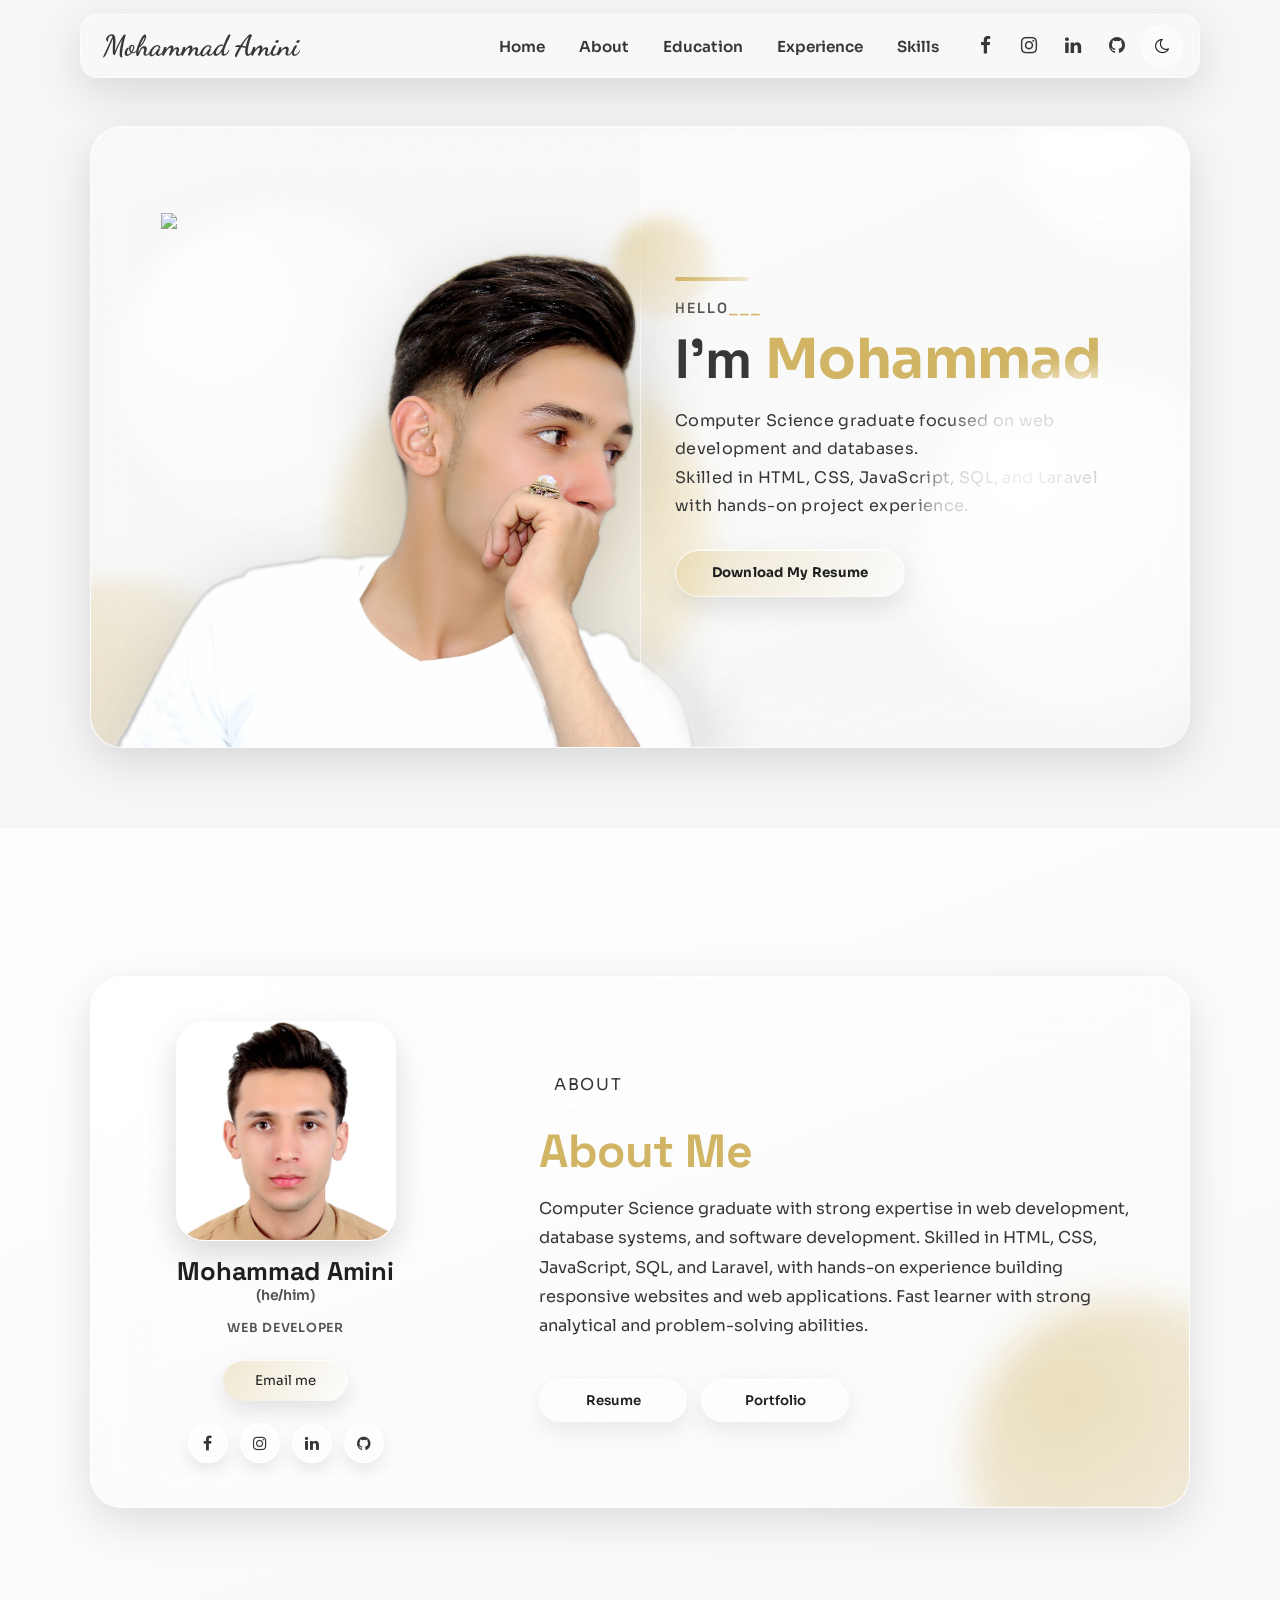
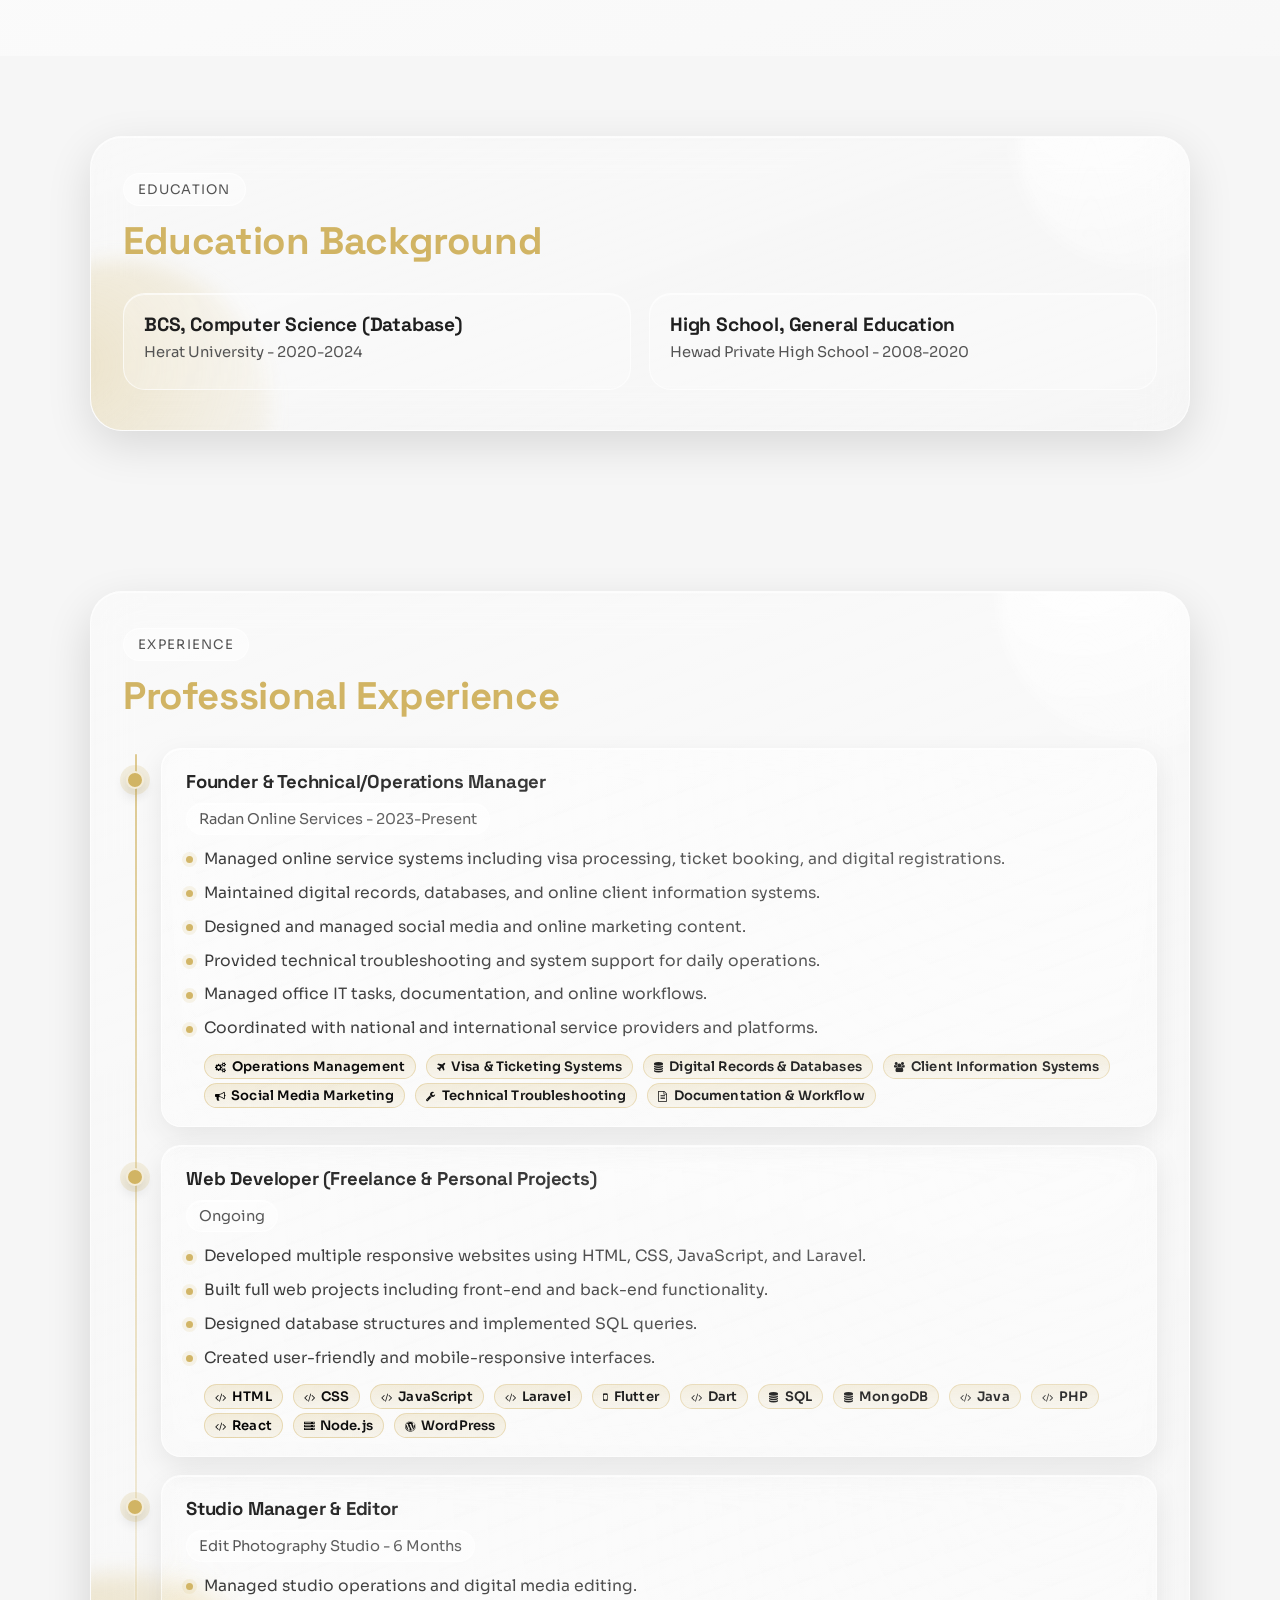
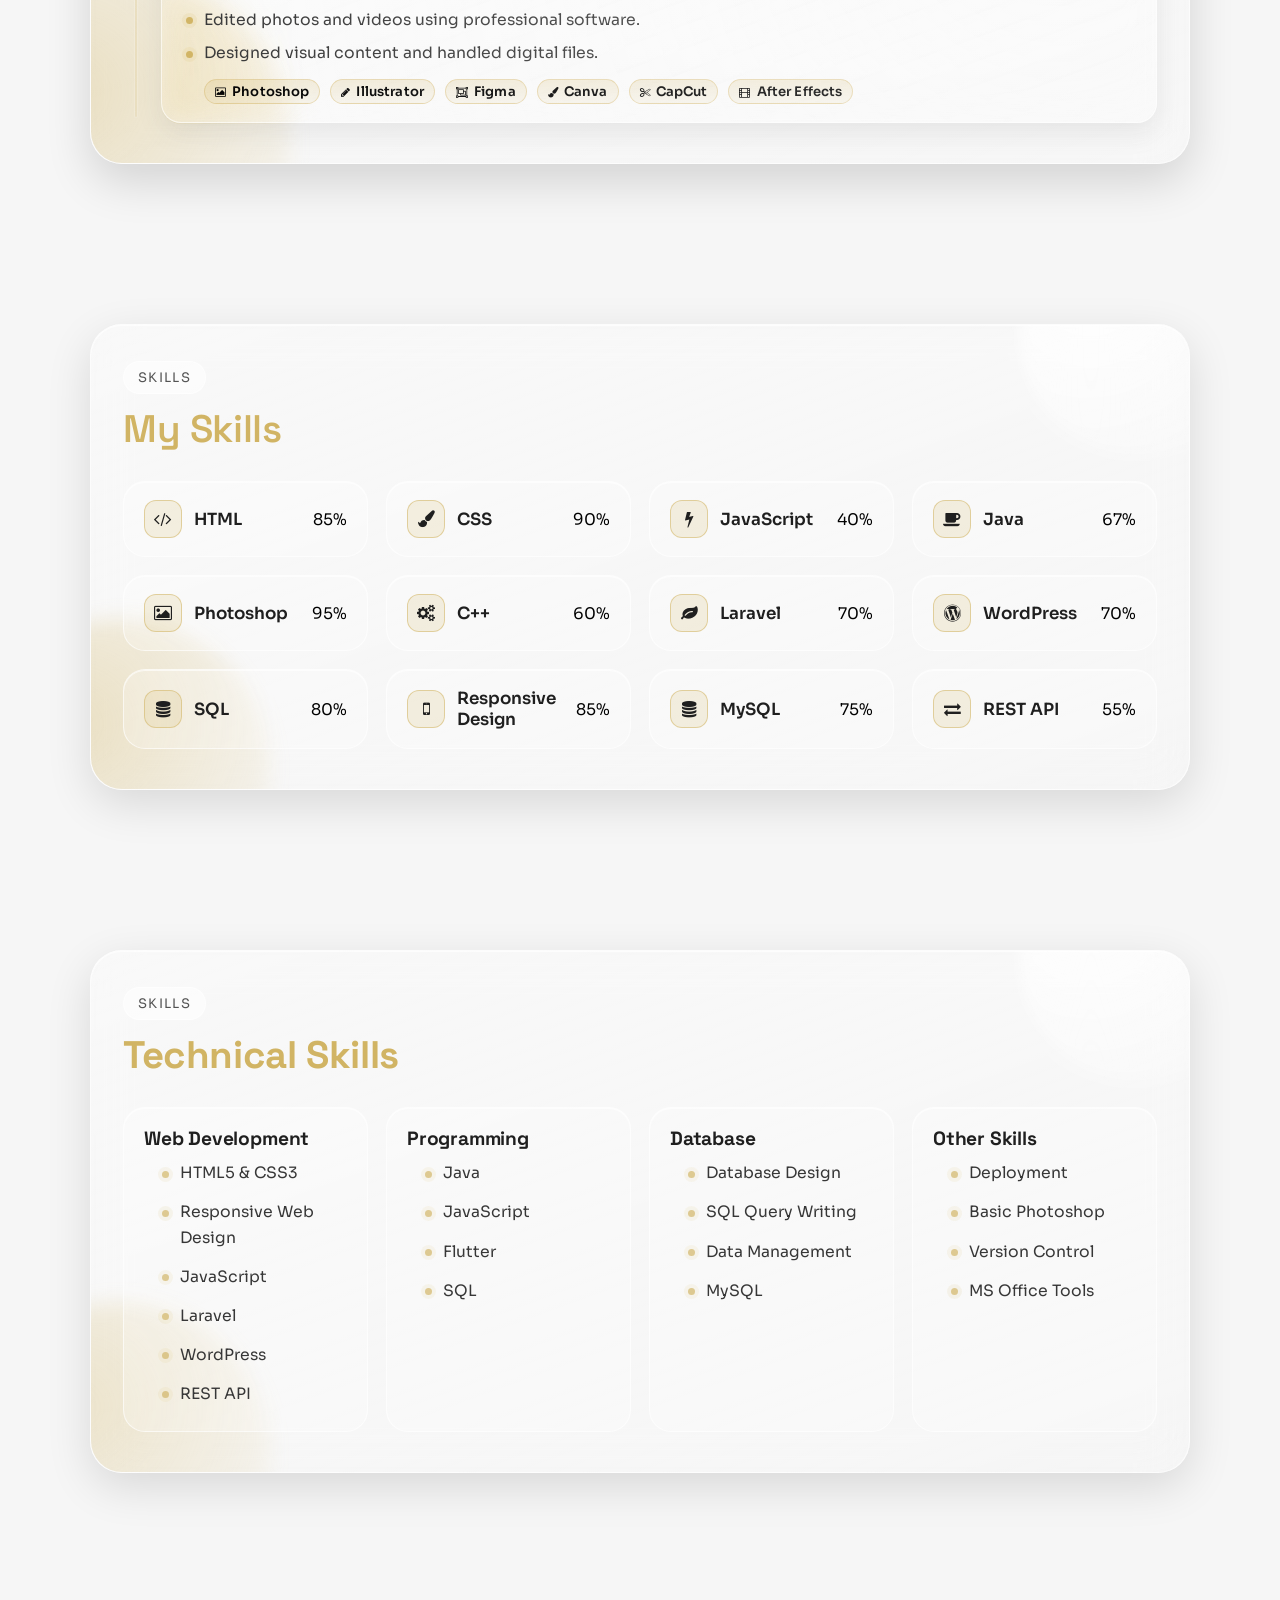
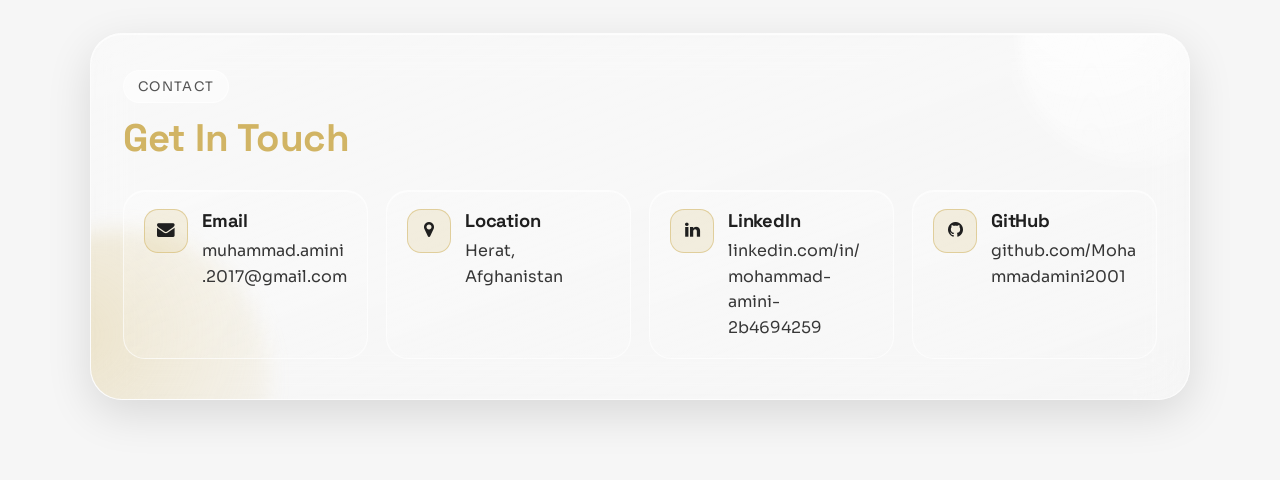
==== commit 2ec6c35c: "update the experience section" ====
--- a/index.html
+++ b/index.html
@@ -11,13 +11,13 @@
 </head>
 <body>
     <nav class="menu">
-        <a href="home.html" id="my_name">Mohammad Amini</a>
+        <a href="#" id="my_name">Mohammad Amini</a>
         <button class="menu-toggle" id="menu-toggle" aria-label="Toggle navigation" aria-expanded="false" aria-controls="menu-panel">
             <i class="fa fa-bars"></i>
         </button>
         <div class="menu-panel" id="menu-panel">
             <ul class="menu-links">
-                <li><a href="home.html">Home</a></li>
+                <li><a href="#">Home</a></li>
                 <li><a href="#about">About</a></li>
                 <li><a href="#education">Education</a></li>
                 <li><a href="#experience">Experience</a></li>
@@ -114,9 +114,22 @@
                         <span class="resume-meta">Radan Online Services - 2023-Present</span>
                     </div>
                     <ul>
-                        <li>Managed online service systems, client records, and digital workflows.</li>
-                        <li>Designed social media and online marketing content; coordinated with providers.</li>
-                    </ul>
+                        <li>Managed online service systems including visa processing, ticket booking, and digital registrations.</li>
+                        <li>Maintained digital records, databases, and online client information systems.</li>
+                        <li>Designed and managed social media and online marketing content.</li>
+                        <li>Provided technical troubleshooting and system support for daily operations.</li>
+                        <li>Managed office IT tasks, documentation, and online workflows.</li>
+                        <li>Coordinated with national and international service providers and platforms.</li>
+                    </ul>
+                    <div class="experience-tools">
+                        <span class="tool-tag"><i class="fa fa-cogs tool-tag__icon" aria-hidden="true"></i>Operations Management</span>
+                        <span class="tool-tag"><i class="fa fa-plane tool-tag__icon" aria-hidden="true"></i>Visa & Ticketing Systems</span>
+                        <span class="tool-tag"><i class="fa fa-database tool-tag__icon" aria-hidden="true"></i>Digital Records & Databases</span>
+                        <span class="tool-tag"><i class="fa fa-users tool-tag__icon" aria-hidden="true"></i>Client Information Systems</span>
+                        <span class="tool-tag"><i class="fa fa-bullhorn tool-tag__icon" aria-hidden="true"></i>Social Media Marketing</span>
+                        <span class="tool-tag"><i class="fa fa-wrench tool-tag__icon" aria-hidden="true"></i>Technical Troubleshooting</span>
+                        <span class="tool-tag"><i class="fa fa-file-text-o tool-tag__icon" aria-hidden="true"></i>Documentation & Workflow</span>
+                    </div>
                 </article>
                 <article class="resume-item">
                     <div class="resume-item__top">
@@ -124,9 +137,26 @@
                         <span class="resume-meta">Ongoing</span>
                     </div>
                     <ul>
-                        <li>Built responsive websites with HTML, CSS, JavaScript, and Laravel.</li>
-                        <li>Designed databases and implemented SQL queries for web projects.</li>
-                    </ul>
+                        <li>Developed multiple responsive websites using HTML, CSS, JavaScript, and Laravel.</li>
+                        <li>Built full web projects including front-end and back-end functionality.</li>
+                        <li>Designed database structures and implemented SQL queries.</li>
+                        <li>Created user-friendly and mobile-responsive interfaces.</li>
+                    </ul>
+                    <div class="experience-tools">
+                        <span class="tool-tag"><i class="fa fa-code tool-tag__icon" aria-hidden="true"></i>HTML</span>
+                        <span class="tool-tag"><i class="fa fa-code tool-tag__icon" aria-hidden="true"></i>CSS</span>
+                        <span class="tool-tag"><i class="fa fa-code tool-tag__icon" aria-hidden="true"></i>JavaScript</span>
+                        <span class="tool-tag"><i class="fa fa-code tool-tag__icon" aria-hidden="true"></i>Laravel</span>
+                        <span class="tool-tag"><i class="fa fa-mobile tool-tag__icon" aria-hidden="true"></i>Flutter</span>
+                        <span class="tool-tag"><i class="fa fa-code tool-tag__icon" aria-hidden="true"></i>Dart</span>
+                        <span class="tool-tag"><i class="fa fa-database tool-tag__icon" aria-hidden="true"></i>SQL</span>
+                        <span class="tool-tag"><i class="fa fa-database tool-tag__icon" aria-hidden="true"></i>MongoDB</span>
+                        <span class="tool-tag"><i class="fa fa-code tool-tag__icon" aria-hidden="true"></i>Java</span>
+                        <span class="tool-tag"><i class="fa fa-code tool-tag__icon" aria-hidden="true"></i>PHP</span>
+                        <span class="tool-tag"><i class="fa fa-code tool-tag__icon" aria-hidden="true"></i>React</span>
+                        <span class="tool-tag"><i class="fa fa-server tool-tag__icon" aria-hidden="true"></i>Node.js</span>
+                        <span class="tool-tag"><i class="fa fa-wordpress tool-tag__icon" aria-hidden="true"></i>WordPress</span>
+                    </div>
                 </article>
                 <article class="resume-item">
                     <div class="resume-item__top">
@@ -134,8 +164,18 @@
                         <span class="resume-meta">Edit Photography Studio - 6 Months</span>
                     </div>
                     <ul>
-                        <li>Managed studio operations and edited photos/videos.</li>
-                    </ul>
+                        <li>Managed studio operations and digital media editing.</li>
+                        <li>Edited photos and videos using professional software.</li>
+                        <li>Designed visual content and handled digital files.</li>
+                    </ul>
+                    <div class="experience-tools">
+                        <span class="tool-tag"><i class="fa fa-picture-o tool-tag__icon" aria-hidden="true"></i>Photoshop</span>
+                        <span class="tool-tag"><i class="fa fa-pencil tool-tag__icon" aria-hidden="true"></i>Illustrator</span>
+                        <span class="tool-tag"><i class="fa fa-object-group tool-tag__icon" aria-hidden="true"></i>Figma</span>
+                        <span class="tool-tag"><i class="fa fa-paint-brush tool-tag__icon" aria-hidden="true"></i>Canva</span>
+                        <span class="tool-tag"><i class="fa fa-scissors tool-tag__icon" aria-hidden="true"></i>CapCut</span>
+                        <span class="tool-tag"><i class="fa fa-film tool-tag__icon" aria-hidden="true"></i>After Effects</span>
+                    </div>
                 </article>
             </div>
         </div>
@@ -147,7 +187,7 @@
         <div class="skills__glass">
             <header class="header">
                 <p class="skills-tag">Skills</p>
-                <h1>My Skills</h1>
+                <h2>My Skills</h2>
             </header>
             <div class="container">
                 <div class="first__circle">
--- a/style.css
+++ b/style.css
@@ -4,6 +4,7 @@
     --text-main: #373737;
     --text-soft: #545454;
     --text-strong: #1f1f1f;
+    --text-title: #d1b464;
     --accent: #D1B464;
     --page-bg: #f6f6f6;
     --home-bg: linear-gradient(165deg, rgba(255,255,255,0.98) 0%, rgba(244,244,244,0.9) 100%);
@@ -791,11 +792,11 @@
     z-index: 1;
 }
 
-.skills .header h1{
+.skills .header h2{
     font-size: 2.4rem;
     text-transform: none;
     font-weight: 600;
-    color: var(--text-strong);
+    color: var(--text-title);
 }
 
 .skills .header{
@@ -900,24 +901,6 @@
 .skills .skill-title{
     font-size: 1.05rem;
     color: var(--text-strong);
-    font-weight: 600;
-}
-
-.skills .skill-percent{
-    font-size: 0.88rem;
-    color: var(--text-soft);
-    padding: 6px 12px;
-    border-radius: 999px;
-    background: var(--btn-bg);
-    border: 1px solid var(--glass-border);
-    box-shadow: inset 0 1px 0 rgba(255,255,255,0.7);
-    letter-spacing: 0.02em;
-}
-
-.skills h2 span{
-    color: var(--text-strong);
-    font-family: Cambria, Cochin, Georgia, Times, 'Times New Roman', serif;
-    text-shadow: none;
     font-weight: 600;
 }
 
@@ -1166,7 +1149,7 @@
     font-size: clamp(2.2rem, 4vw, 2.9rem);
     line-height: 1.08;
     margin: 0;
-    color: var(--text-strong);
+    color: var(--text-title);
 }
 
 .about__right p{
@@ -1273,7 +1256,7 @@
 .resume-header h2{
     font-size: 2.4rem;
     margin: 0;
-    color: var(--text-strong);
+    color: var(--text-title);
 }
 
 .resume-list{
@@ -1437,6 +1420,11 @@
     line-height: 1.65;
 }
 
+.experience .experience-tools{
+    margin-top: 4px;
+    padding-left: 18px;
+}
+
 .experience .resume-item li::before{
     content: "";
     position: absolute;
@@ -1447,6 +1435,31 @@
     border-radius: 50%;
     background: var(--accent);
     box-shadow: 0 0 0 4px rgba(209,180,100,0.14);
+}
+
+.experience .tool-tag{
+    display: inline-block;
+    margin: 4px 6px 0 0;
+    padding: 3px 10px;
+    border-radius: 999px;
+    font-size: 0.82rem;
+    font-weight: 600;
+    letter-spacing: 0.01em;
+    color: var(--black);
+    background: linear-gradient(180deg, rgba(209,180,100,0.22) 0%, rgba(209,180,100,0.1) 100%);
+    border: 1px solid rgba(209,180,100,0.42);
+}
+
+.experience .tool-tag__icon{
+    margin-right: 6px;
+    font-size: 0.8em;
+    vertical-align: baseline;
+}
+
+body.dark-mode .experience .tool-tag{
+    color: #f4f6ff;
+    background: linear-gradient(180deg, rgba(209,180,100,0.28) 0%, rgba(209,180,100,0.14) 100%);
+    border-color: rgba(209,180,100,0.55);
 }
 
 .tech .resume-glass{
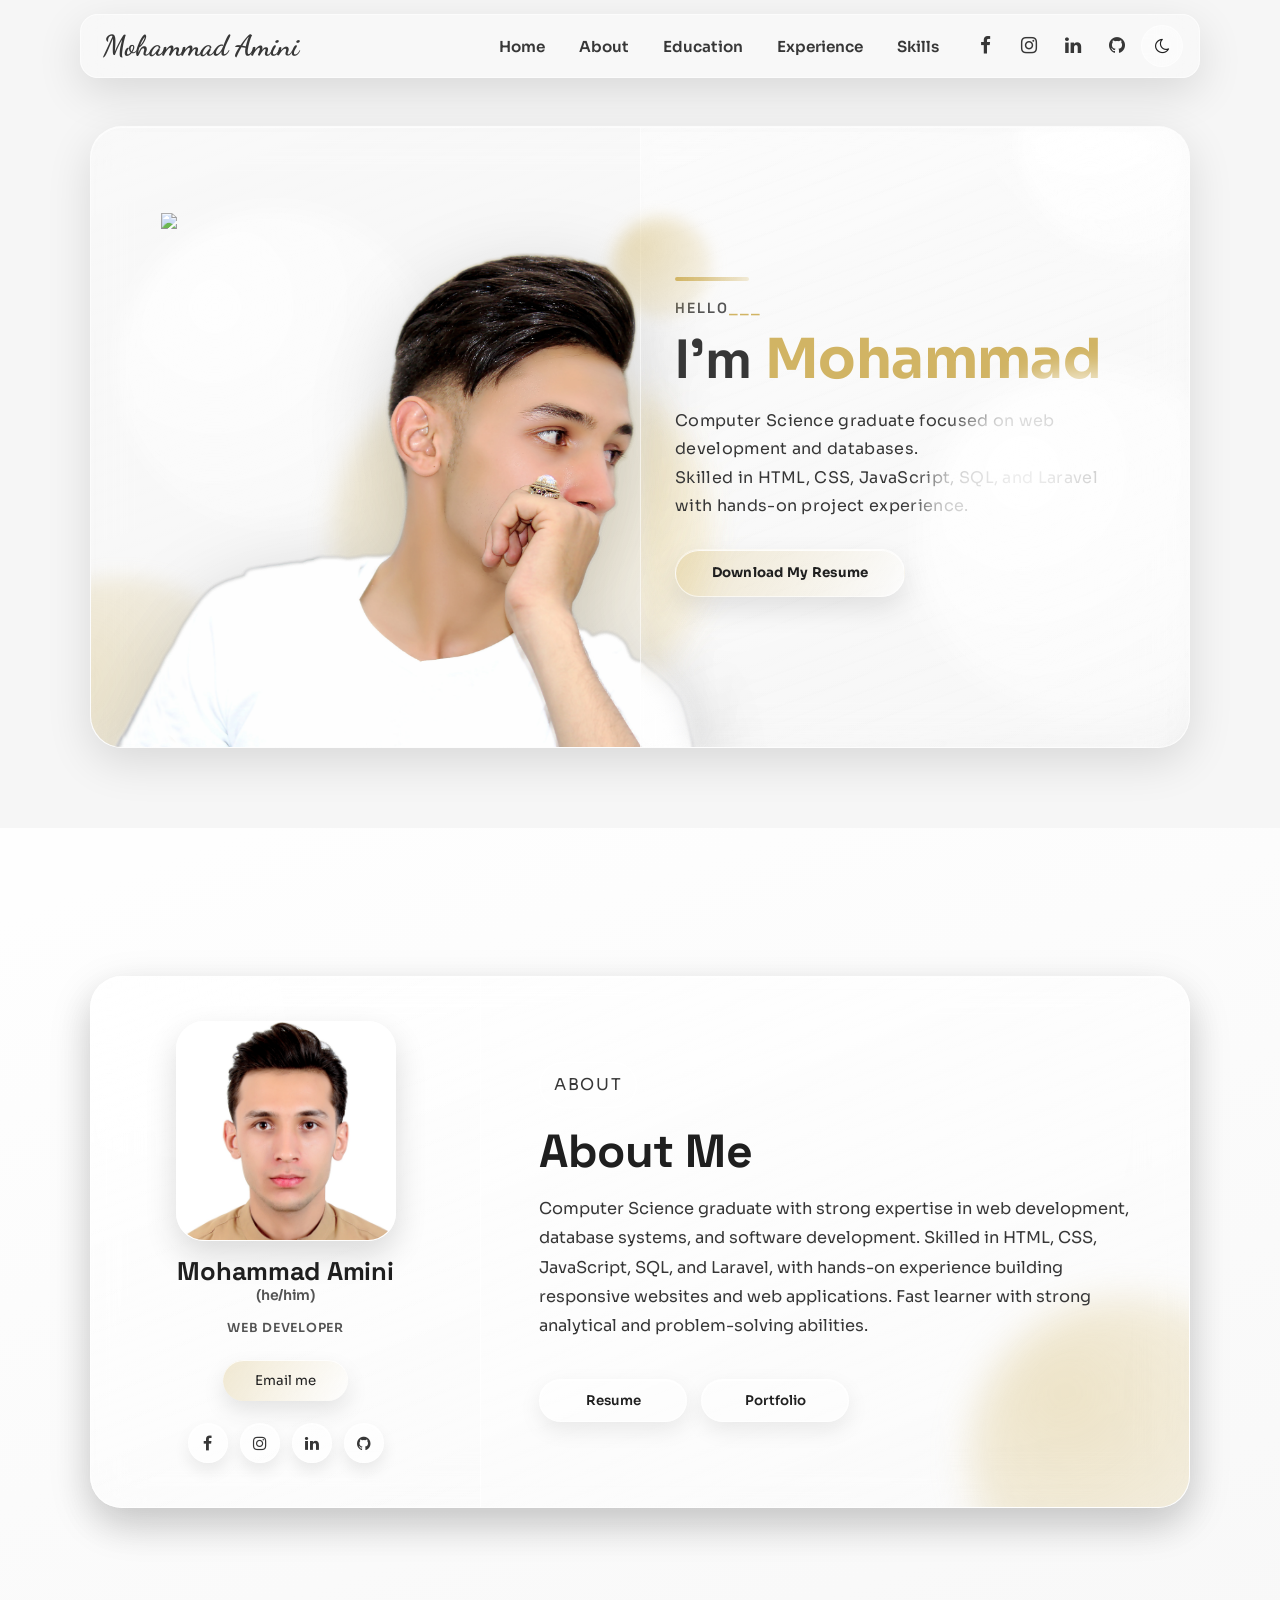
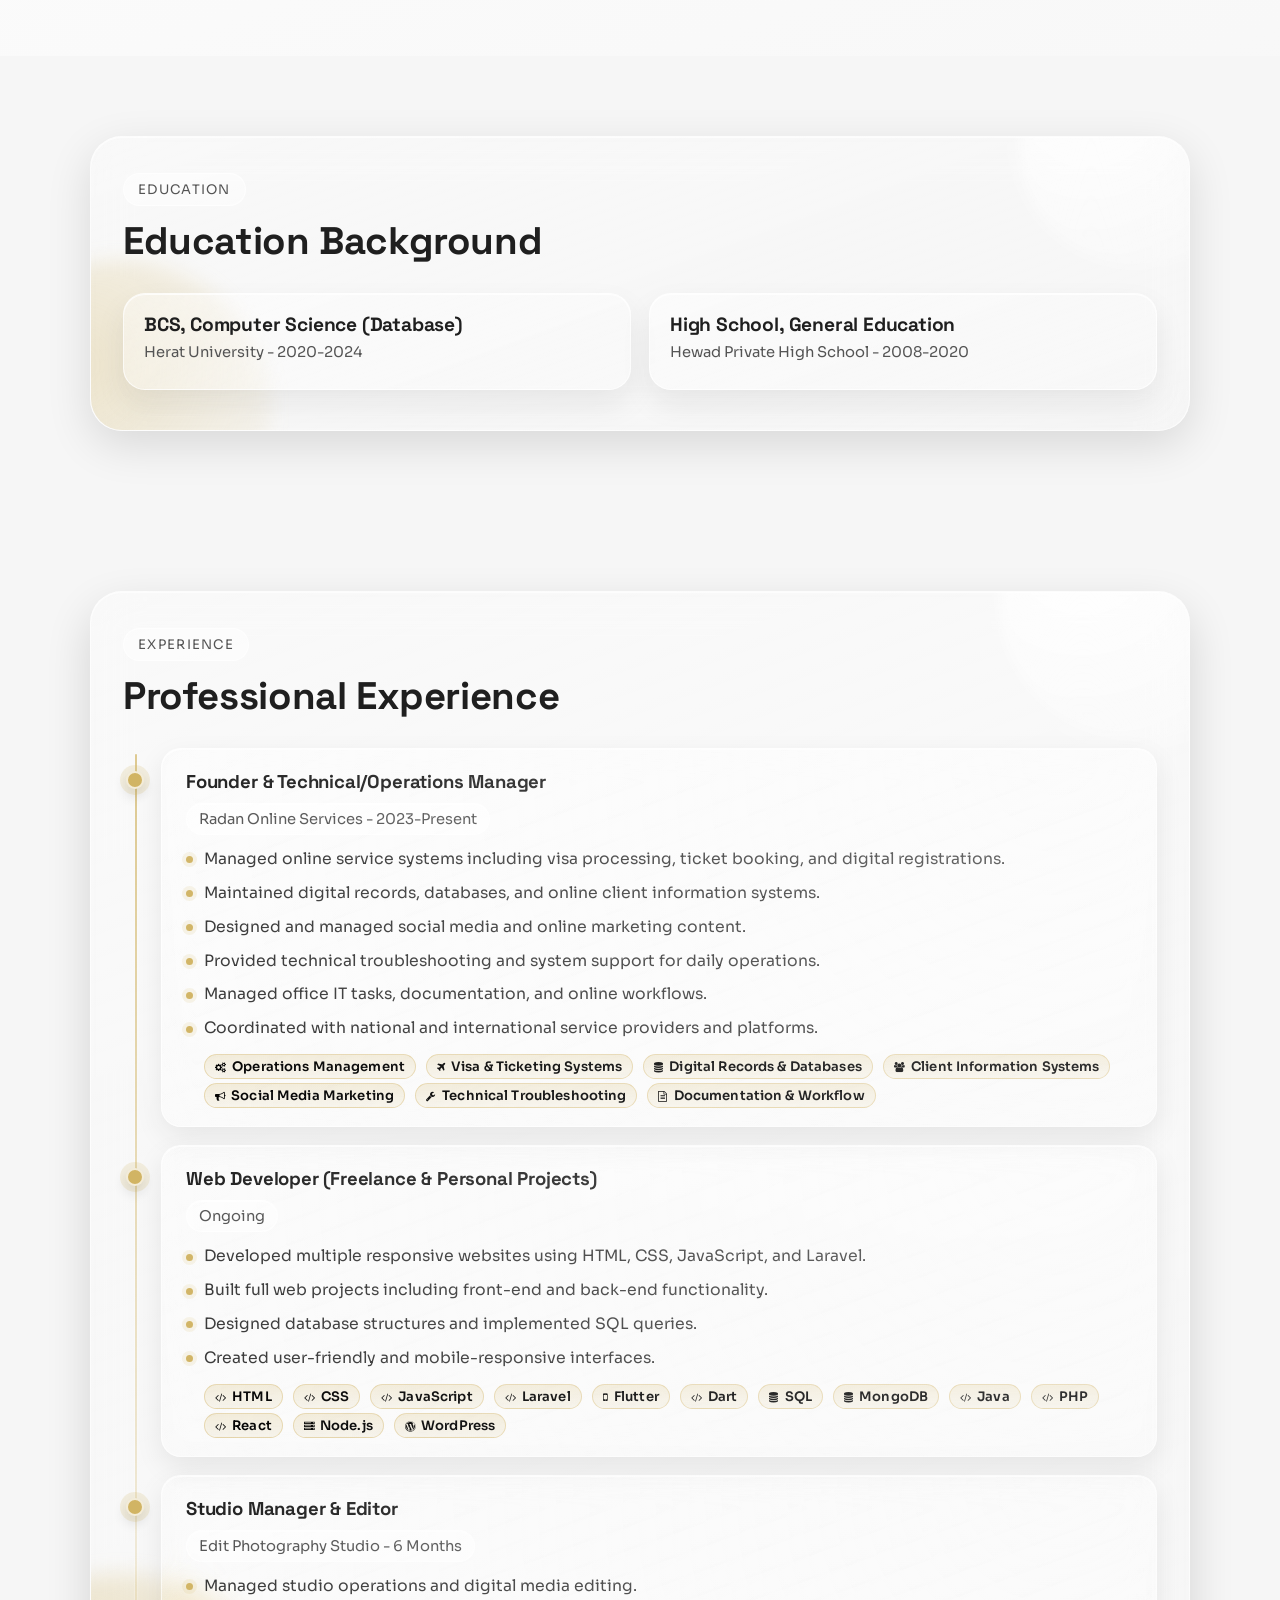
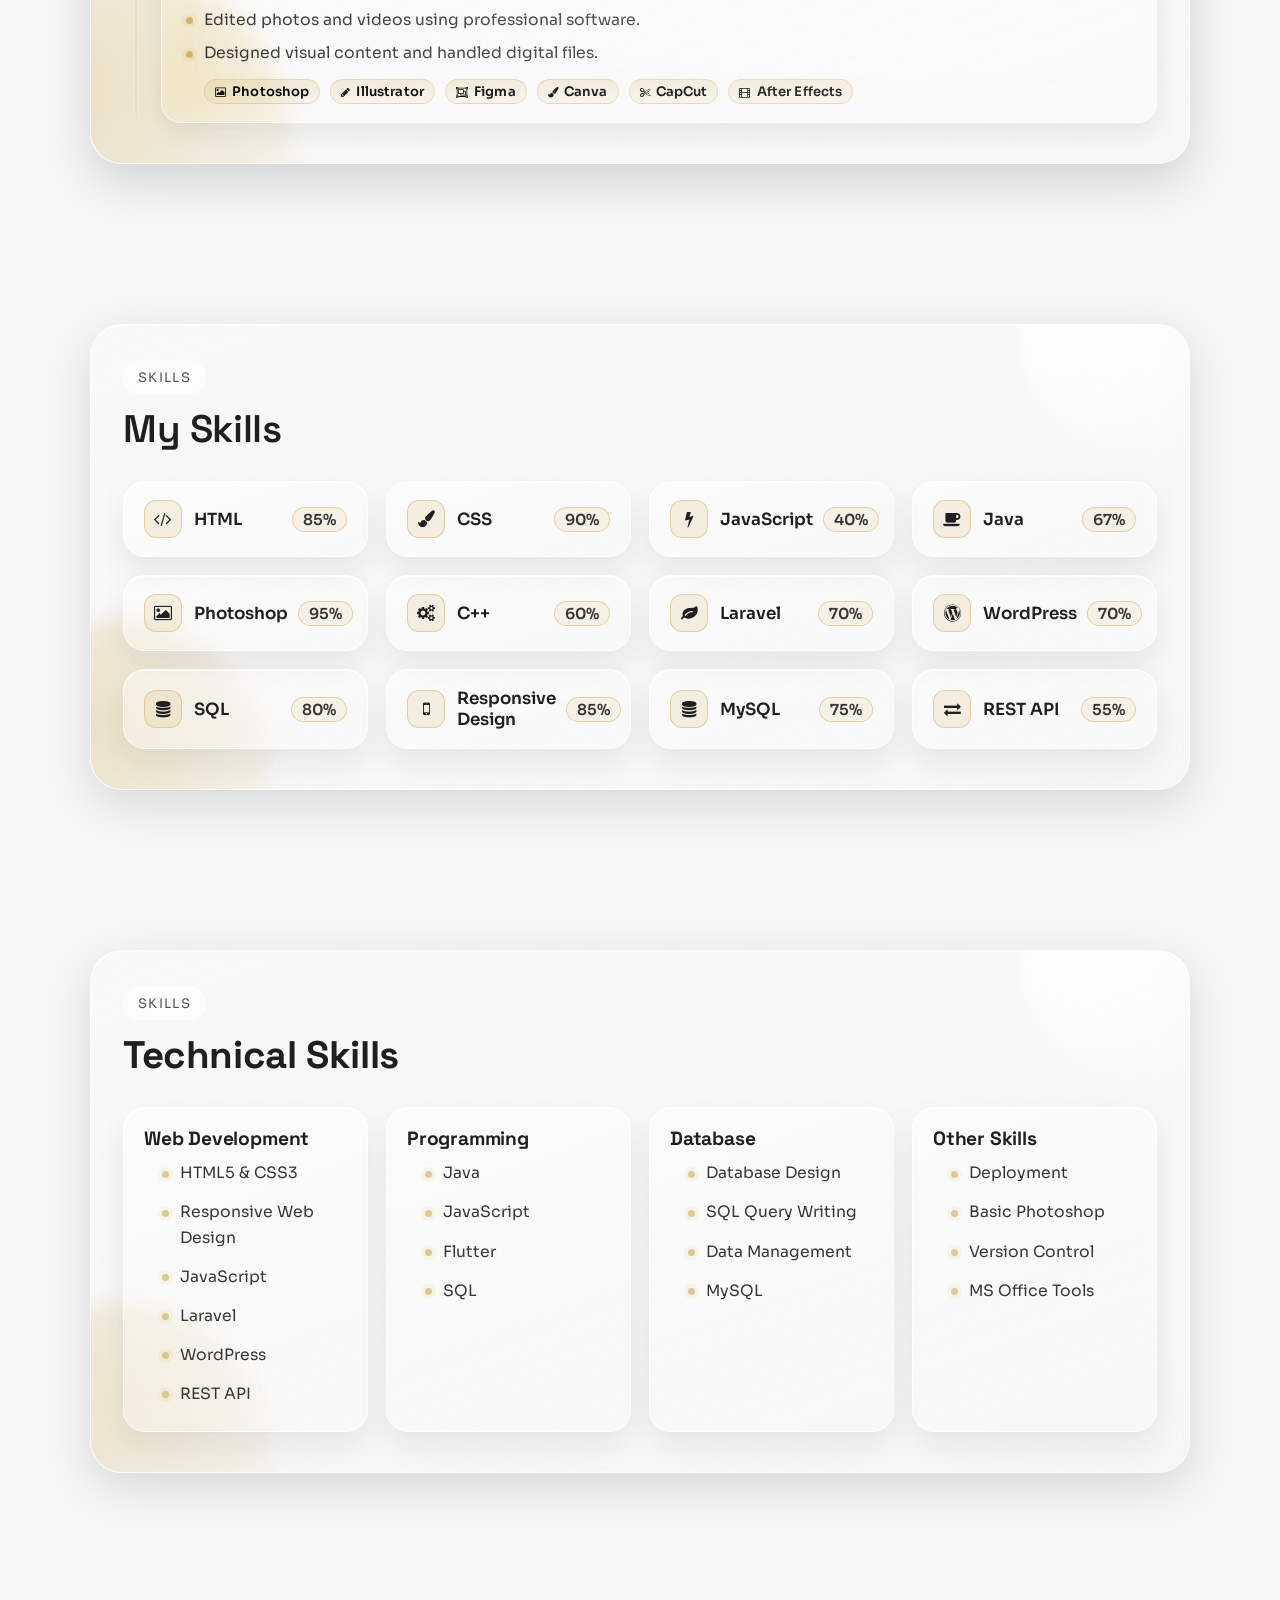
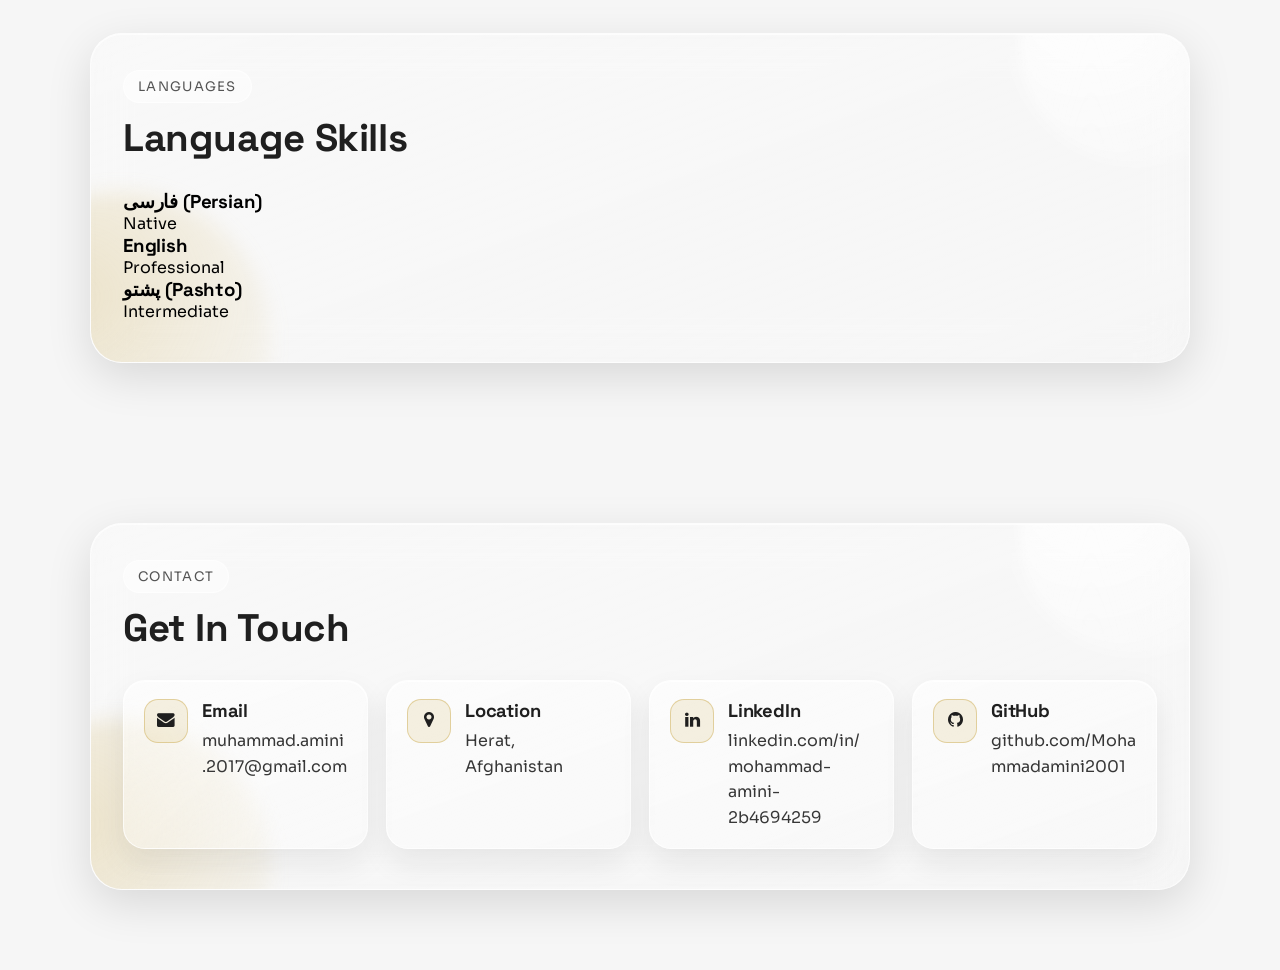
==== commit b01cdbf7: "adedd language section" ====
--- a/index.html
+++ b/index.html
@@ -395,6 +395,38 @@
         </div>
     </section>
 
+    <section class="resume-section language-skills" id="language-skills">
+        <div class="resume-glass">
+            <header class="resume-header">
+                <p class="resume-tag">Languages</p>
+                <h2>Language Skills</h2>
+            </header>
+            <div class="language-grid">
+                <article class="language-item">
+                    <div class="language-item__top">
+                        <h3>فارسی (Persian)</h3>
+                        <span>Native</span>
+                    </div>
+                    <div class="language-meter"><span style="width: 100%"></span></div>
+                </article>
+                <article class="language-item">
+                    <div class="language-item__top">
+                        <h3>English</h3>
+                        <span>Professional</span>
+                    </div>
+                    <div class="language-meter"><span style="width: 80%"></span></div>
+                </article>
+                <article class="language-item">
+                    <div class="language-item__top">
+                        <h3>پشتو (Pashto)</h3>
+                        <span>Intermediate</span>
+                    </div>
+                    <div class="language-meter"><span style="width: 65%"></span></div>
+                </article>
+            </div>
+        </div>
+    </section>
+
     <section class="resume-section contact" id="contact">
         <div class="resume-glass">
             <header class="resume-header">
--- a/style.css
+++ b/style.css
@@ -4,7 +4,6 @@
     --text-main: #373737;
     --text-soft: #545454;
     --text-strong: #1f1f1f;
-    --text-title: #d1b464;
     --accent: #D1B464;
     --page-bg: #f6f6f6;
     --home-bg: linear-gradient(165deg, rgba(255,255,255,0.98) 0%, rgba(244,244,244,0.9) 100%);
@@ -18,6 +17,10 @@
     --menu-link: #373737;
     --menu-icon: #373737;
     --mobile-menu-bg: linear-gradient(155deg, rgba(255,255,255,0.88) 0%, rgba(245,245,245,0.74) 100%);
+    --card-bg: linear-gradient(160deg, rgba(255,255,255,0.42), rgba(255,255,255,0.18));
+    --card-bg-strong: linear-gradient(160deg, rgba(255,255,255,0.56), rgba(255,255,255,0.24));
+    --card-border: rgba(255,255,255,0.72);
+    --card-shadow: 0 14px 30px rgba(20,20,20,0.08), inset 0 1px 0 rgba(255,255,255,0.75);
     --ease-smooth: cubic-bezier(0.22, 1, 0.36, 1);
     --transition-fast: 0.18s;
     --transition-base: 0.32s;
@@ -41,6 +44,10 @@
     --menu-link: #ececec;
     --menu-icon: #ececec;
     --mobile-menu-bg: linear-gradient(155deg, rgba(25,29,40,0.9) 0%, rgba(17,21,31,0.82) 100%);
+    --card-bg: linear-gradient(160deg, rgba(36,43,58,0.82), rgba(23,28,40,0.72));
+    --card-bg-strong: linear-gradient(160deg, rgba(40,47,64,0.9), rgba(26,31,45,0.8));
+    --card-border: rgba(255,255,255,0.24);
+    --card-shadow: 0 16px 34px rgba(0,0,0,0.38), inset 0 1px 0 rgba(255,255,255,0.1);
 }
 
 *{
@@ -796,7 +803,7 @@
     font-size: 2.4rem;
     text-transform: none;
     font-weight: 600;
-    color: var(--text-title);
+    color: var(--text-strong);
 }
 
 .skills .header{
@@ -843,11 +850,11 @@
     display: flex;
     align-items: center;
     justify-content: center;
-    background: var(--glass-soft);
-    border: 1px solid var(--glass-border);
+    background: var(--card-bg);
+    border: 1px solid var(--card-border);
     border-radius: 22px;
     padding: 18px 20px;
-    box-shadow: inset 0 1px 0 rgba(255,255,255,0.62);
+    box-shadow: var(--card-shadow);
 }
 
 .skills .container .circle__itmes{
@@ -902,6 +909,17 @@
     font-size: 1.05rem;
     color: var(--text-strong);
     font-weight: 600;
+}
+
+.skills .skill-percent{
+    font-size: 0.95rem;
+    color: var(--text-main);
+    font-weight: 600;
+    border: 1px solid rgba(209,180,100,0.55);
+    background: rgba(209,180,100,0.12);
+    border-radius: 999px;
+    padding: 4px 10px;
+    line-height: 1;
 }
 
 .skills .container .first__circle .child1{
@@ -1017,10 +1035,10 @@
     position: relative;
     isolation: isolate;
     background: linear-gradient(155deg, var(--glass-bg), rgba(255,255,255,0.08));
-    border: 1px solid var(--glass-border);
+    border: 1px solid var(--card-border);
     backdrop-filter: blur(24px) saturate(145%);
     -webkit-backdrop-filter: blur(24px) saturate(145%);
-    box-shadow: var(--glass-shadow), inset 0 1px 0 rgba(255,255,255,0.75);
+    box-shadow: var(--glass-shadow), 0 18px 40px rgba(0,0,0,0.12), inset 0 1px 0 rgba(255,255,255,0.75);
 }
 
 .about__ambient{
@@ -1047,8 +1065,8 @@
 }
 
 .about__left{
-    background: linear-gradient(160deg, rgba(255,255,255,0.24), rgba(255,255,255,0.08));
-    border-right: 1px solid var(--glass-border);
+    background: var(--card-bg);
+    border-right: 1px solid var(--card-border);
     padding: 44px 34px;
     display: flex;
     flex-direction: column;
@@ -1130,7 +1148,7 @@
     flex-direction: column;
     justify-content: center;
     gap: 18px;
-    background: linear-gradient(145deg, rgba(255,255,255,0.14), rgba(255,255,255,0.04));
+    background: var(--card-bg);
 }
 
 .about__tag{
@@ -1149,7 +1167,7 @@
     font-size: clamp(2.2rem, 4vw, 2.9rem);
     line-height: 1.08;
     margin: 0;
-    color: var(--text-title);
+    color: var(--text-strong);
 }
 
 .about__right p{
@@ -1256,7 +1274,7 @@
 .resume-header h2{
     font-size: 2.4rem;
     margin: 0;
-    color: var(--text-title);
+    color: var(--text-strong);
 }
 
 .resume-list{
@@ -1266,11 +1284,11 @@
 }
 
 .resume-item{
-    background: var(--glass-soft);
-    border: 1px solid var(--glass-border);
+    background: var(--card-bg);
+    border: 1px solid var(--card-border);
     border-radius: 22px;
     padding: 18px 20px;
-    box-shadow: inset 0 1px 0 rgba(255,255,255,0.62);
+    box-shadow: var(--card-shadow);
 }
 
 .resume-item__top{
@@ -1476,9 +1494,9 @@
 .tech .tech-card{
     border-radius: 22px;
     padding: 18px 20px;
-    background: var(--glass-soft);
-    border: 1px solid var(--glass-border);
-    box-shadow: inset 0 1px 0 rgba(255,255,255,0.62);
+    background: var(--card-bg);
+    border: 1px solid var(--card-border);
+    box-shadow: var(--card-shadow);
 }
 
 .tech .tech-card:hover{
@@ -1531,11 +1549,11 @@
 }
 
 body.dark-mode .about__left{
-    background: linear-gradient(160deg, rgba(26,31,43,0.66), rgba(20,24,35,0.52));
+    background: var(--card-bg-strong);
 }
 
 body.dark-mode .about__right{
-    background: linear-gradient(145deg, rgba(26,31,43,0.5), rgba(18,22,33,0.34));
+    background: var(--card-bg);
 }
 
 body.dark-mode .profile-img{
@@ -1550,16 +1568,16 @@
 }
 
 .contact-item{
-    background: var(--glass-soft);
-    border: 1px solid var(--glass-border);
+    background: var(--card-bg-strong);
+    border: 1px solid var(--card-border);
     border-radius: 22px;
     padding: 18px 20px;
-    box-shadow: inset 0 1px 0 rgba(255,255,255,0.62);
+    box-shadow: var(--card-shadow);
     display: flex;
     gap: 14px;
     align-items: flex-start;
     transition: transform 0.2s ease, box-shadow 0.2s ease;
-    background: linear-gradient(160deg, var(--glass-soft), rgba(255,255,255,0.08));
+    background: var(--card-bg-strong);
 }
 
 .contact-item:hover{
@@ -1612,6 +1630,21 @@
 body.dark-mode .skills .container .first__circle .inner__circles{
     background-color: transparent;
     border-color: rgba(255,255,255,0.5);
+}
+
+body.dark-mode .skills .container .first__circle,
+body.dark-mode .resume-item,
+body.dark-mode .tech .tech-card,
+body.dark-mode .contact-item,
+body.dark-mode .about__card{
+    border-color: var(--card-border);
+    box-shadow: var(--card-shadow);
+}
+
+body.dark-mode .skills .skill-percent{
+    color: #ececec;
+    border-color: rgba(242,204,109,0.62);
+    background: rgba(242,204,109,0.16);
 }
 
 body.dark-mode h2 span{
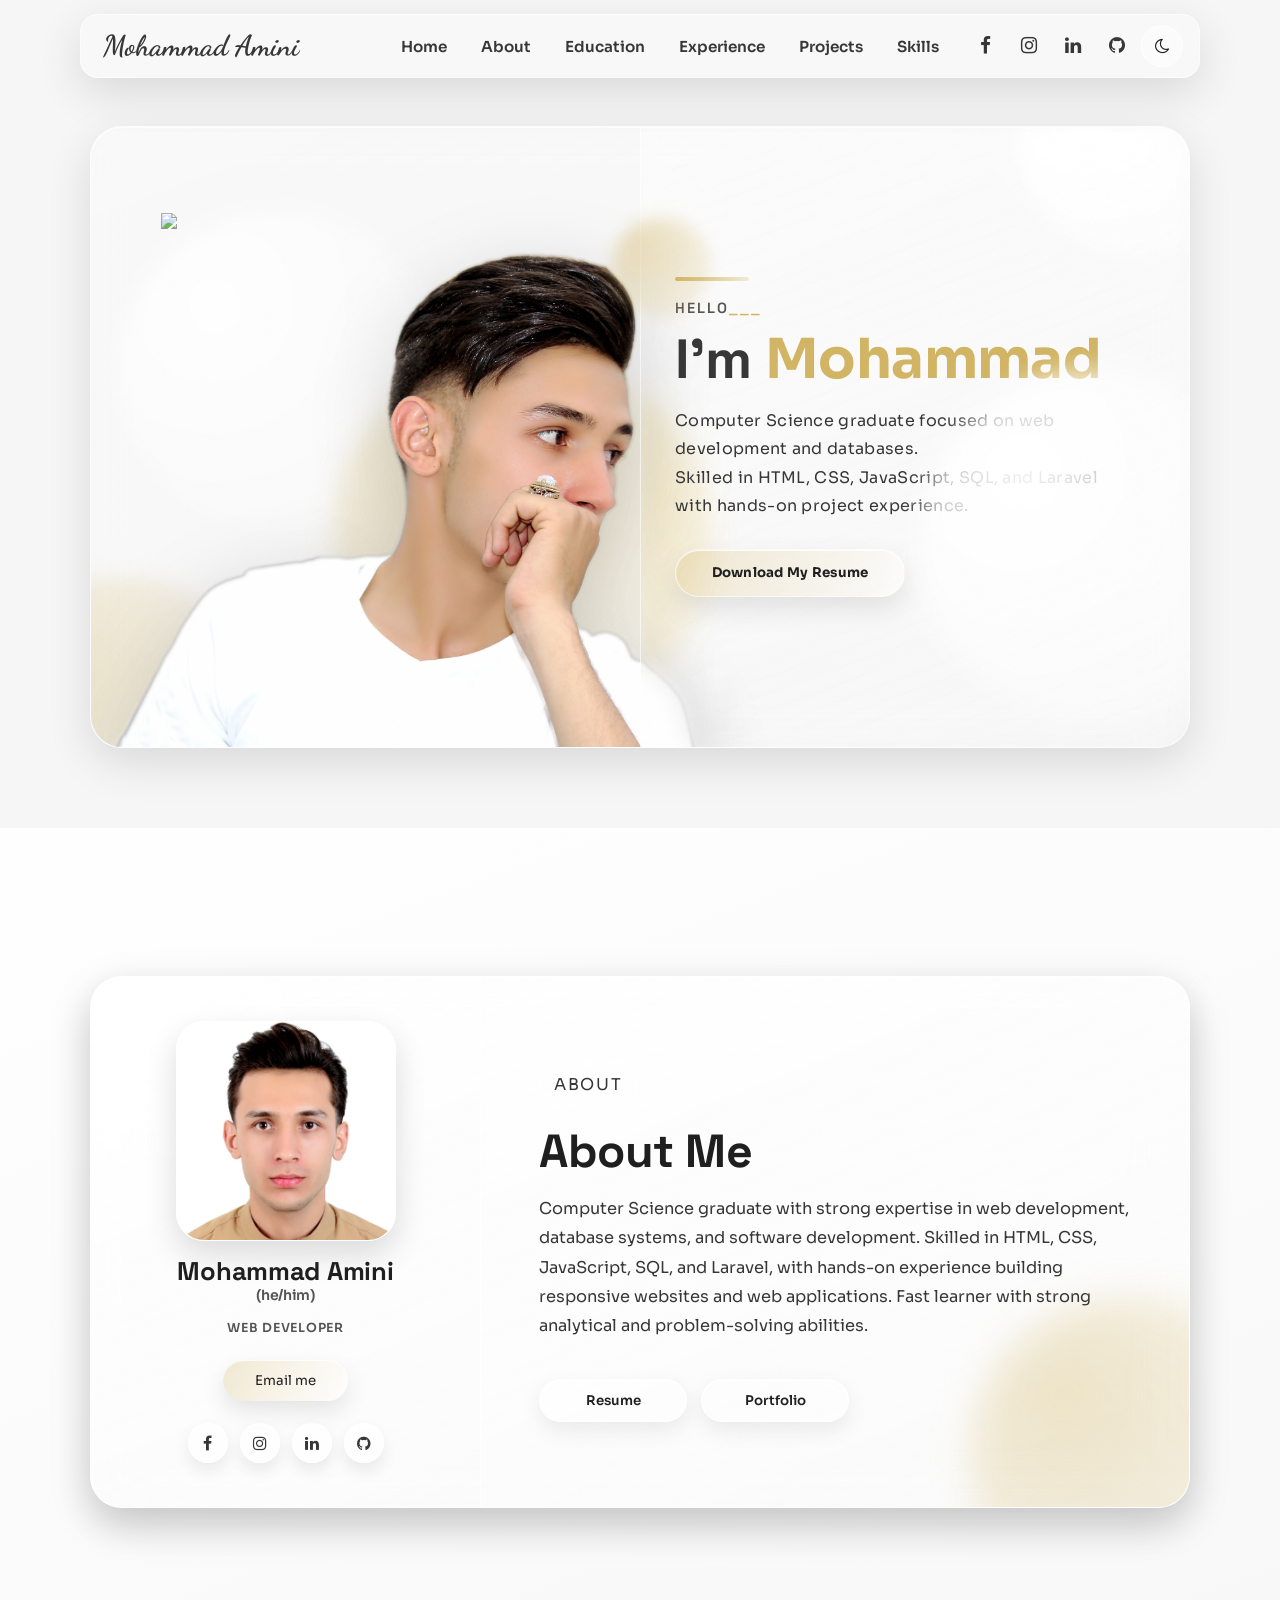
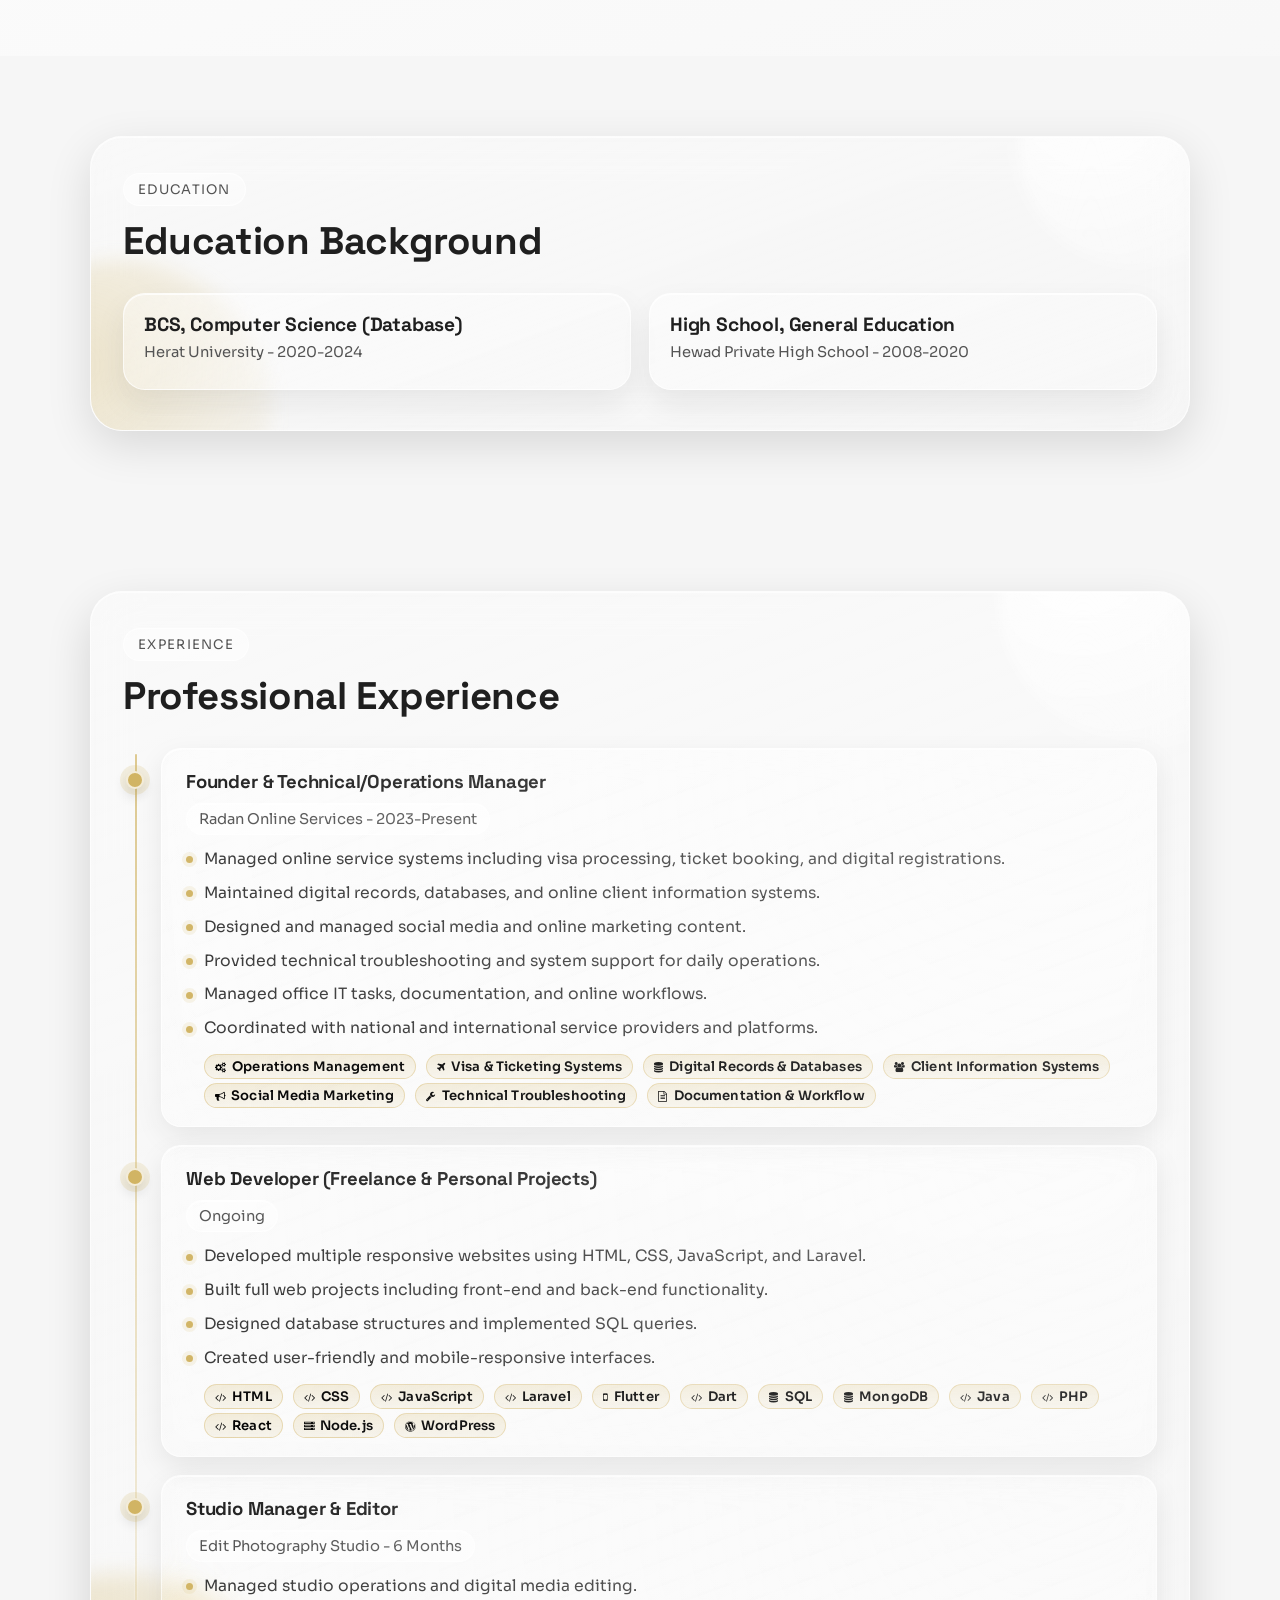
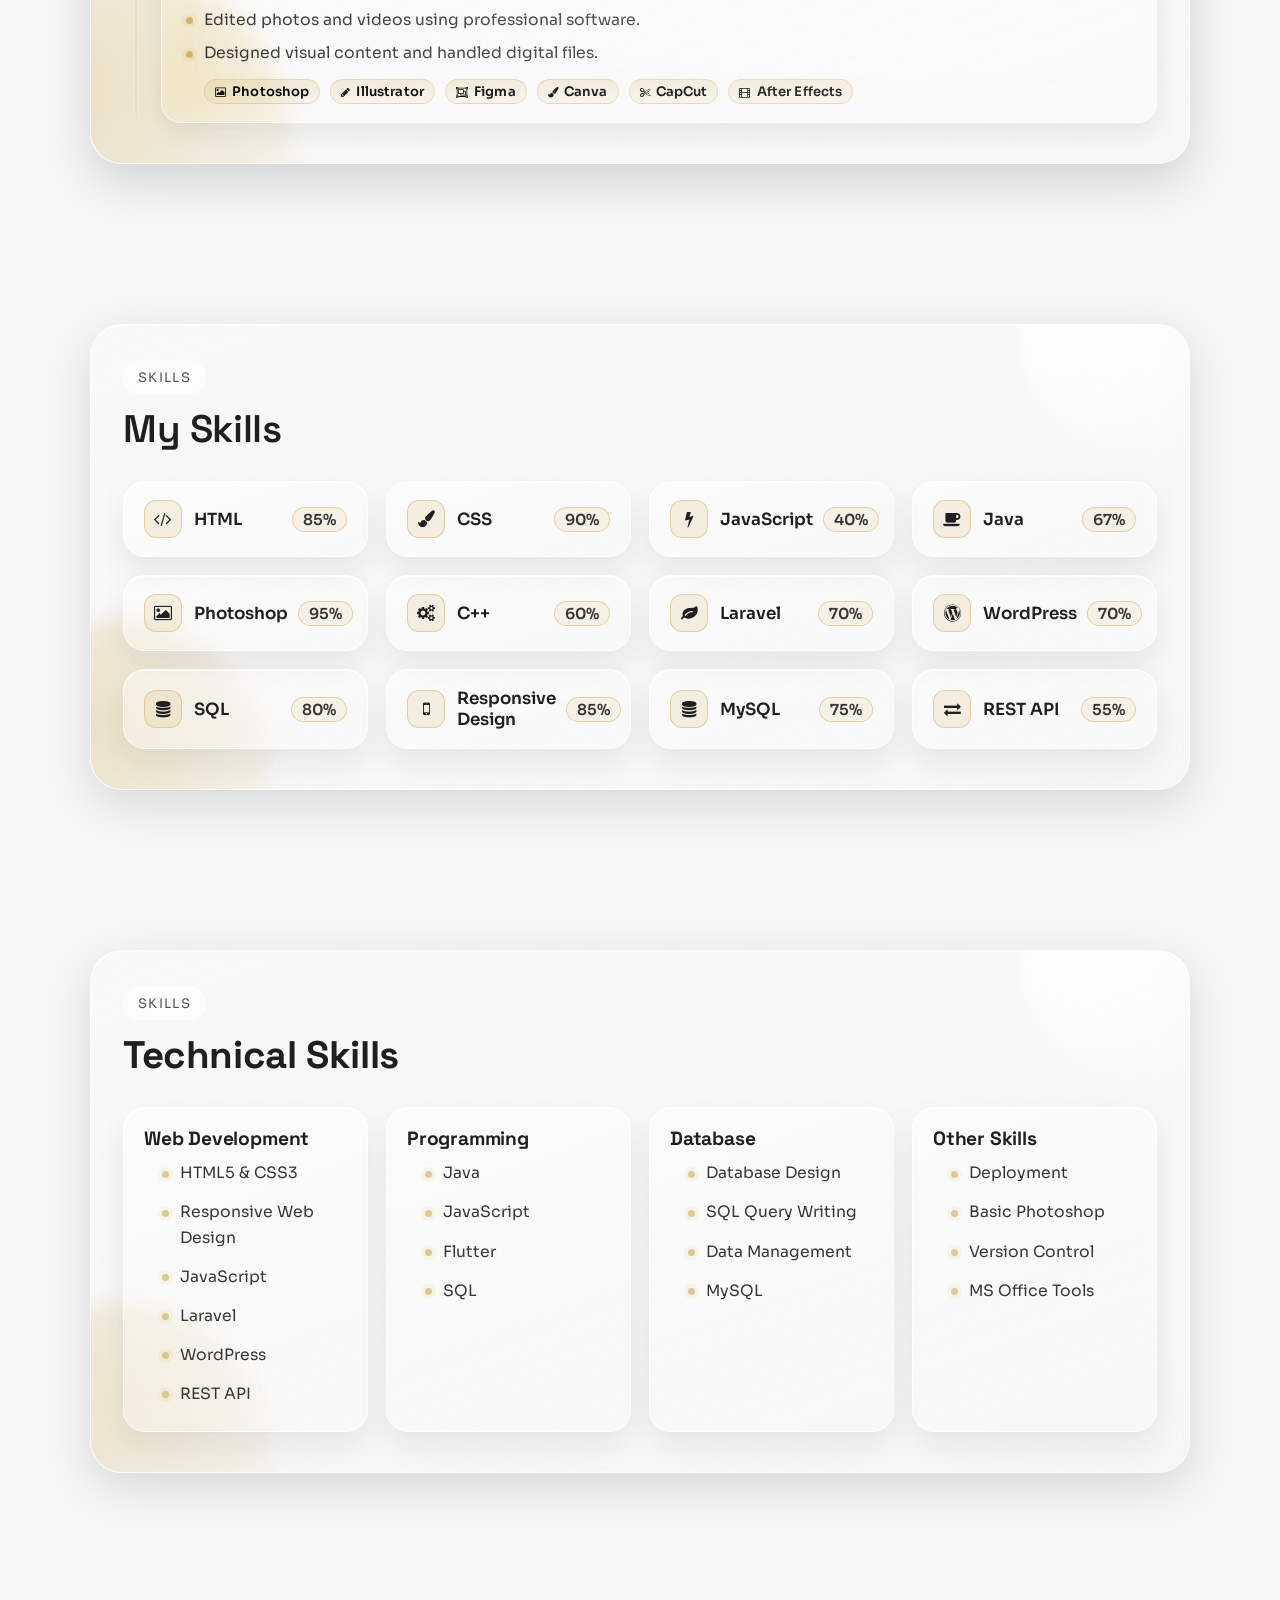
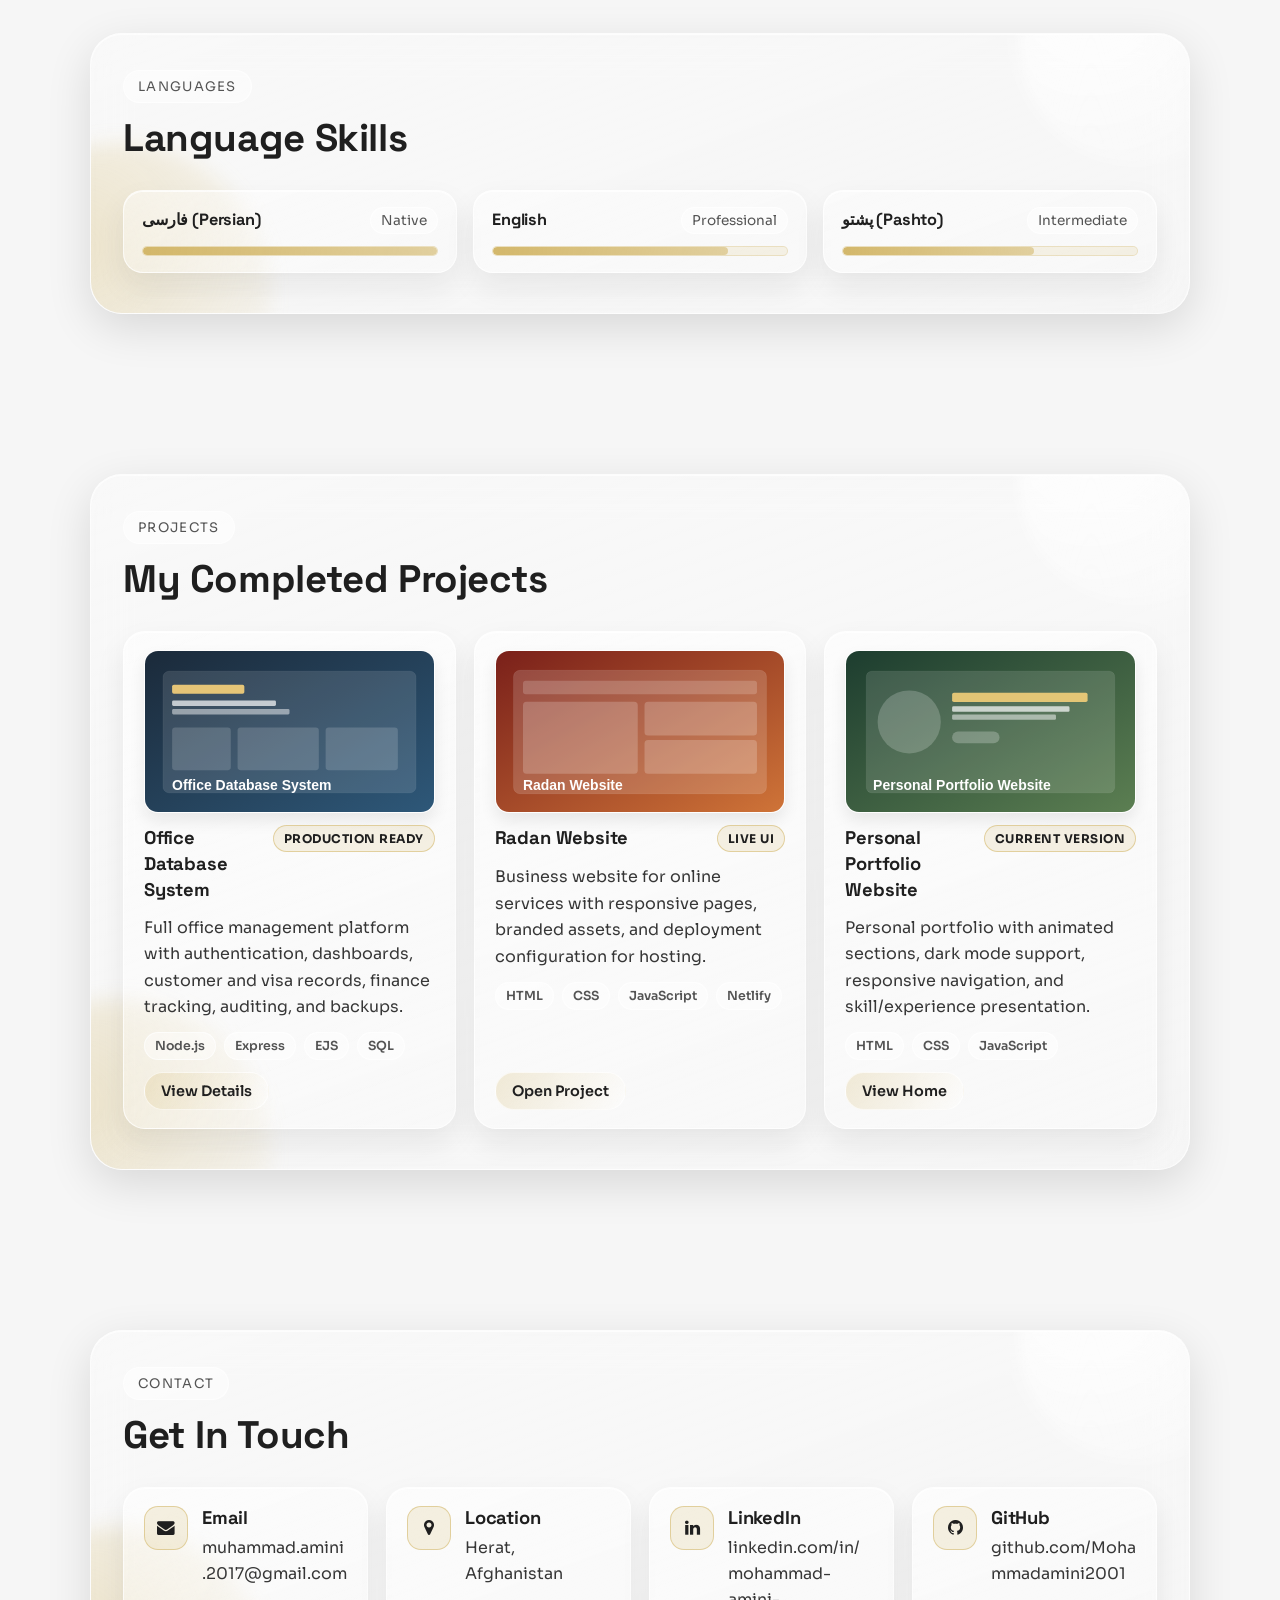
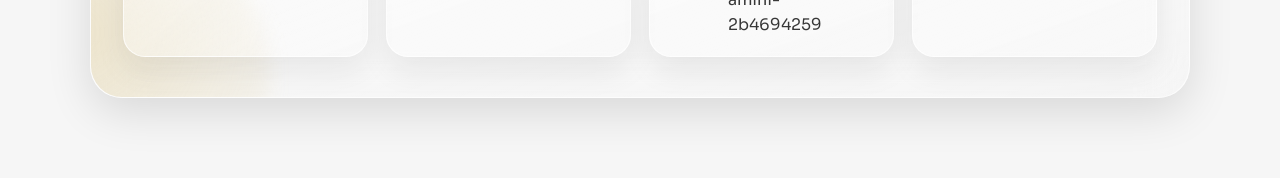
==== commit 58719e31: "added project to page" ====
--- a/index.html
+++ b/index.html
@@ -21,6 +21,7 @@
                 <li><a href="#about">About</a></li>
                 <li><a href="#education">Education</a></li>
                 <li><a href="#experience">Experience</a></li>
+                <li><a href="#projects">Projects</a></li>
                 <li><a href="#skills">Skills</a></li>
             </ul>
             <ul class="menu-actions">
@@ -427,6 +428,70 @@
         </div>
     </section>
 
+    <section class="resume-section projects" id="projects">
+        <div class="resume-glass">
+            <header class="resume-header">
+                <p class="resume-tag">Projects</p>
+                <h2>My Completed Projects</h2>
+            </header>
+            <div class="project-grid">
+                <article class="project-card">
+                    <img class="project-cover" src="images/project-covers/office-database.svg" alt="Office Database System cover">
+                    <div class="project-head">
+                        <h3>Office Database System</h3>
+                        <span class="project-status">Production Ready</span>
+                    </div>
+                    <p>Full office management platform with authentication, dashboards, customer and visa records, finance tracking, auditing, and backups.</p>
+                    <div class="project-tags">
+                        <span>Node.js</span>
+                        <span>Express</span>
+                        <span>EJS</span>
+                        <span>SQL</span>
+                    </div>
+                    <div class="project-actions">
+                        <a href="office-database-details.html" target="_blank" rel="noopener">View Details</a>
+                    </div>
+                </article>
+
+                <article class="project-card">
+                    <img class="project-cover" src="images/project-covers/radan-website.svg" alt="Radan Website cover">
+                    <div class="project-head">
+                        <h3>Radan Website</h3>
+                        <span class="project-status">Live UI</span>
+                    </div>
+                    <p>Business website for online services with responsive pages, branded assets, and deployment configuration for hosting.</p>
+                    <div class="project-tags">
+                        <span>HTML</span>
+                        <span>CSS</span>
+                        <span>JavaScript</span>
+                        <span>Netlify</span>
+                    </div>
+                    <div class="project-actions">
+                        <a href="../radan website/index.html" target="_blank" rel="noopener">Open Project</a>
+                    </div>
+                </article>
+
+                <article class="project-card">
+                    <img class="project-cover" src="images/project-covers/portfolio-site.svg" alt="Personal Portfolio Website cover">
+                    <div class="project-head">
+                        <h3>Personal Portfolio Website</h3>
+                        <span class="project-status">Current Version</span>
+                    </div>
+                    <p>Personal portfolio with animated sections, dark mode support, responsive navigation, and skill/experience presentation.</p>
+                    <div class="project-tags">
+                        <span>HTML</span>
+                        <span>CSS</span>
+                        <span>JavaScript</span>
+                    </div>
+                    <div class="project-actions">
+                        <a href="#home">View Home</a>
+                    </div>
+                </article>
+
+            </div>
+        </div>
+    </section>
+
     <section class="resume-section contact" id="contact">
         <div class="resume-glass">
             <header class="resume-header">
--- a/style.css
+++ b/style.css
@@ -922,33 +922,6 @@
     line-height: 1;
 }
 
-.skills .container .first__circle .child1{
-    clip-path: polygon(20px 0, 110px 110px, 0 90px, 0 220px, 220px 220px, 220px 0);
-}
-
-.skills .container .first__circle .child2{
-    clip-path: polygon(20px 0, 110px 110px, 0 70px, 0 220px, 220px 220px, 220px 0);
-}
-
-.skills .container .first__circle .child3{
-    clip-path: polygon(20px 0, 110px 110px, 180px 180px, 220px 220px, 220px 0);
-}
-
-.skills .container .first__circle .child4{
-    clip-path: polygon(20px 0, 110px 110px, 0 200px, 0 220px, 220px 220px, 220px 0);
-
-}
-
-.skills .container .first__circle .child5{
-    clip-path: polygon(20px 0, 110px 110px, 0 50px, 0 220px, 220px 220px, 220px 0);
-
-}
-
-.skills .container .first__circle .child6{
-    clip-path: polygon(20px 0, 110px 110px, 0 220px, 0 220px, 220px 220px, 220px 0);
-
-}
-
 .tech-card{
     border: 1px solid var(--glass-border);
     border-top: 1px solid var(--glass-border);
@@ -1524,6 +1497,203 @@
     background: var(--accent);
     opacity: 0.7;
     box-shadow: 0 0 0 4px rgba(209,180,100,0.14);
+}
+
+.language-skills .resume-glass{
+    background: linear-gradient(160deg, var(--glass-bg) 0%, rgba(255,255,255,0.08) 100%);
+}
+
+.language-grid{
+    display: grid;
+    grid-template-columns: repeat(auto-fit, minmax(220px, 1fr));
+    gap: 16px;
+}
+
+.language-item{
+    background: var(--card-bg);
+    border: 1px solid var(--card-border);
+    border-radius: 20px;
+    padding: 16px 18px;
+    box-shadow: var(--card-shadow);
+}
+
+.language-item__top{
+    display: flex;
+    align-items: baseline;
+    justify-content: space-between;
+    gap: 12px;
+    margin-bottom: 12px;
+}
+
+.language-item__top h3{
+    margin: 0;
+    font-size: 1.02rem;
+    color: var(--text-strong);
+}
+
+.language-item__top span{
+    font-size: 0.85rem;
+    color: var(--text-soft);
+    background: var(--btn-bg);
+    border: 1px solid var(--glass-border);
+    border-radius: 999px;
+    padding: 4px 10px;
+    white-space: nowrap;
+}
+
+.language-meter{
+    height: 10px;
+    border-radius: 999px;
+    background: rgba(209,180,100,0.14);
+    border: 1px solid rgba(209,180,100,0.28);
+    overflow: hidden;
+}
+
+.language-meter span{
+    display: block;
+    height: 100%;
+    border-radius: inherit;
+    background: linear-gradient(90deg, rgba(209,180,100,0.95), rgba(209,180,100,0.55));
+}
+
+.projects .resume-glass{
+    background: linear-gradient(160deg, var(--glass-bg) 0%, rgba(255,255,255,0.08) 100%);
+}
+
+.project-grid{
+    display: grid;
+    grid-template-columns: repeat(auto-fit, minmax(260px, 1fr));
+    gap: 18px;
+}
+
+.project-card{
+    background: var(--card-bg-strong);
+    border: 1px solid var(--card-border);
+    border-radius: 22px;
+    padding: 18px 20px;
+    box-shadow: var(--card-shadow);
+    display: flex;
+    flex-direction: column;
+    gap: 12px;
+}
+
+.project-cover{
+    width: 100%;
+    aspect-ratio: 16 / 9;
+    object-fit: cover;
+    border-radius: 14px;
+    border: 1px solid var(--glass-border);
+    box-shadow: inset 0 1px 0 rgba(255,255,255,0.55), 0 8px 16px rgba(0,0,0,0.08);
+    background: rgba(255,255,255,0.08);
+}
+
+.project-card:hover{
+    transform: translateY(-3px);
+}
+
+.project-head{
+    display: flex;
+    align-items: flex-start;
+    justify-content: space-between;
+    gap: 10px;
+}
+
+.project-head h3{
+    margin: 0;
+    font-size: 1.15rem;
+    line-height: 1.4;
+    color: var(--text-strong);
+}
+
+.project-status{
+    font-size: 0.75rem;
+    font-weight: 700;
+    letter-spacing: 0.04em;
+    text-transform: uppercase;
+    white-space: nowrap;
+    border-radius: 999px;
+    border: 1px solid rgba(209,180,100,0.55);
+    background: rgba(209,180,100,0.16);
+    color: var(--text-strong);
+    padding: 5px 10px;
+}
+
+.project-card p{
+    margin: 0;
+    color: var(--text-main);
+    line-height: 1.65;
+}
+
+.project-tags{
+    display: flex;
+    flex-wrap: wrap;
+    gap: 8px;
+}
+
+.project-tags span{
+    font-size: 0.78rem;
+    font-weight: 600;
+    border: 1px solid var(--glass-border);
+    background: var(--btn-bg);
+    color: var(--text-soft);
+    border-radius: 999px;
+    padding: 5px 10px;
+}
+
+.project-actions{
+    margin-top: auto;
+}
+
+.project-actions a{
+    display: inline-flex;
+    align-items: center;
+    justify-content: center;
+    height: 38px;
+    padding: 0 16px;
+    border-radius: 999px;
+    border: 1px solid var(--glass-border);
+    background: linear-gradient(120deg, rgba(209,180,100,0.24), var(--btn-bg));
+    color: var(--btn-text);
+    font-size: 0.9rem;
+    font-weight: 600;
+}
+
+.project-actions a:hover{
+    transform: translateY(-1px);
+}
+
+body.dark-mode .language-item{
+    border-color: var(--card-border);
+    box-shadow: var(--card-shadow);
+}
+
+body.dark-mode .language-meter{
+    background: rgba(242,204,109,0.12);
+    border-color: rgba(242,204,109,0.3);
+}
+
+body.dark-mode .project-status{
+    color: #f4f6ff;
+    border-color: rgba(242,204,109,0.65);
+    background: rgba(242,204,109,0.2);
+}
+
+.custom-space .resume-glass{
+    background: linear-gradient(160deg, var(--glass-bg) 0%, rgba(255,255,255,0.08) 100%);
+}
+
+.custom-space__body{
+    min-height: 220px;
+    border-radius: 20px;
+    border: 1px dashed var(--glass-border);
+    background: linear-gradient(155deg, var(--glass-soft) 0%, rgba(255,255,255,0.08) 100%);
+    box-shadow: inset 0 1px 0 rgba(255,255,255,0.55);
+}
+
+body.dark-mode .custom-space__body{
+    border-color: rgba(255,255,255,0.22);
+    background: linear-gradient(155deg, rgba(32,38,52,0.65) 0%, rgba(21,25,36,0.48) 100%);
+    box-shadow: inset 0 1px 0 rgba(255,255,255,0.08);
 }
 
 body.dark-mode .experience .resume-glass{
@@ -1666,4 +1836,6 @@
     .experience .resume-item::before{left: -22px; width: 12px; height: 12px}
     .tech .tech-card{padding: 18px 18px 16px 18px}
     .tech .tech-list{grid-template-columns: 1fr}
-}
+    .language-item__top{align-items: center}
+    .project-head{flex-direction: column; align-items: flex-start}
+}
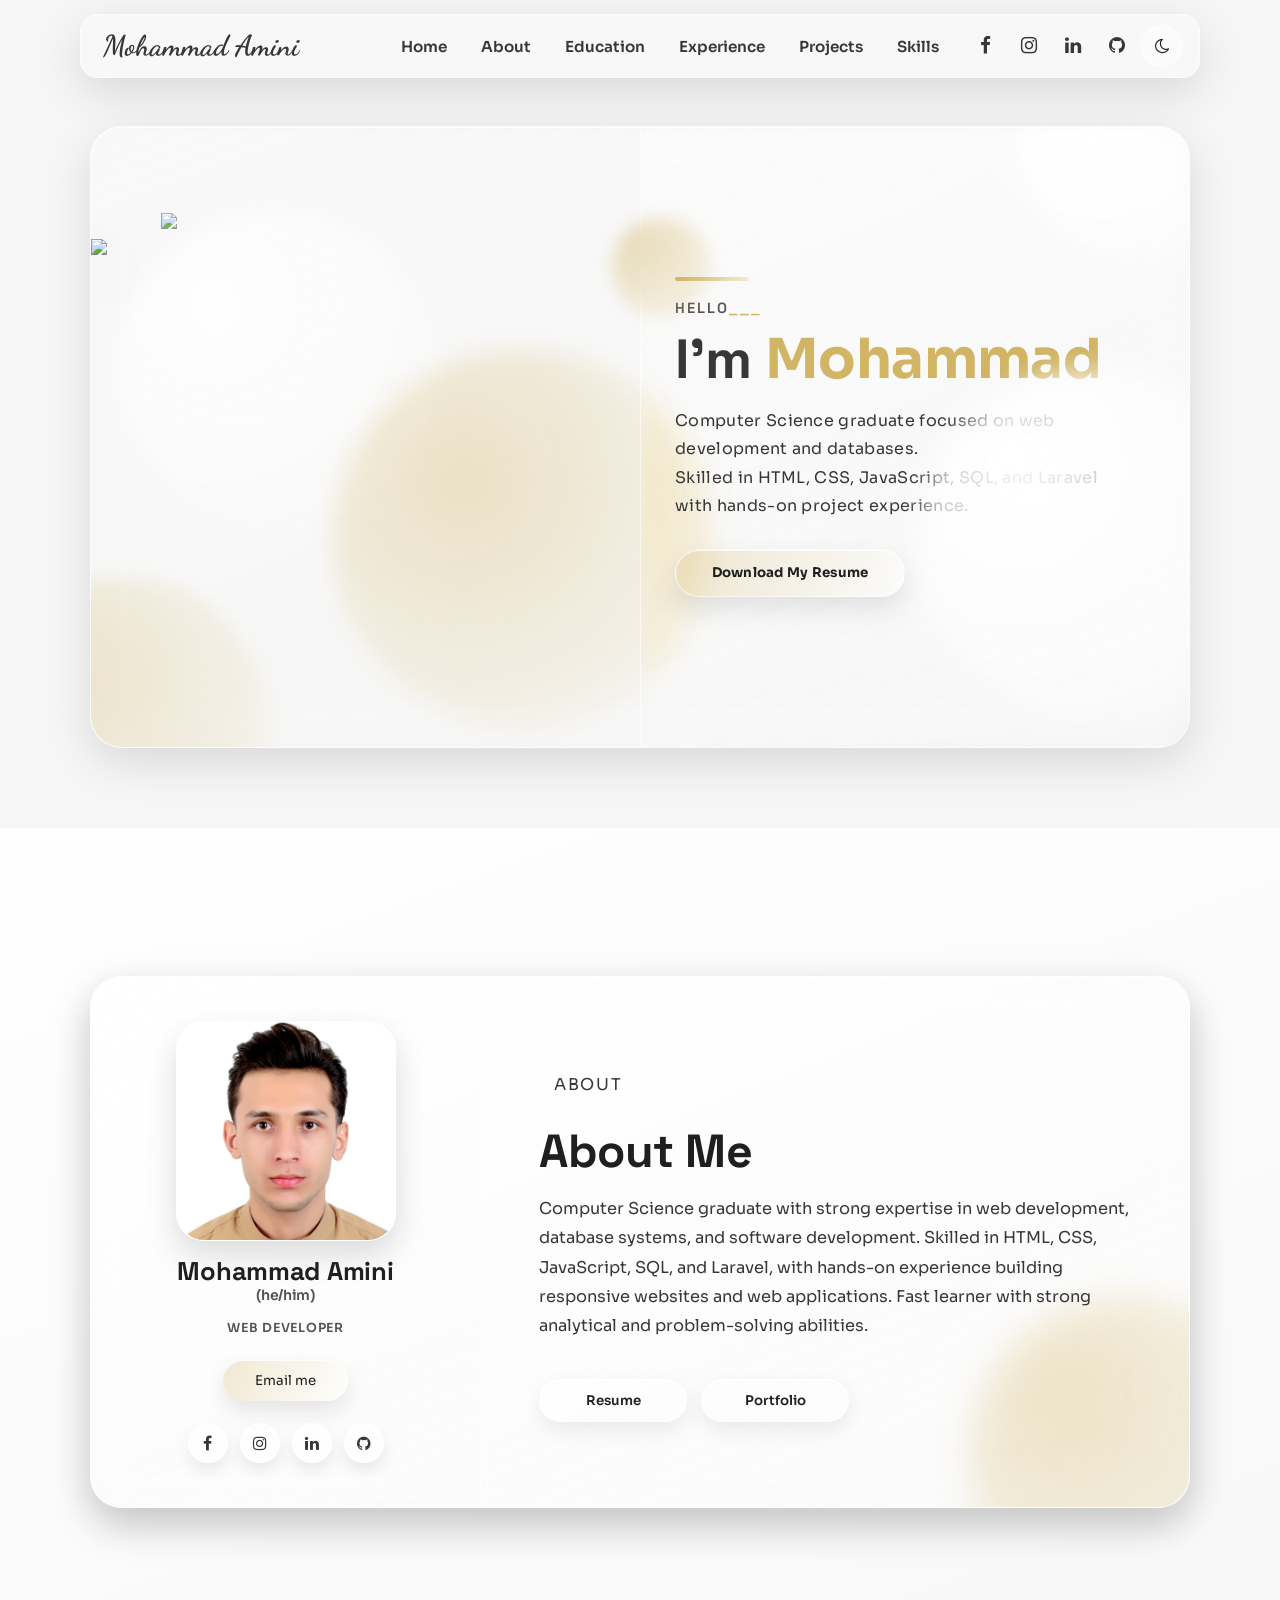
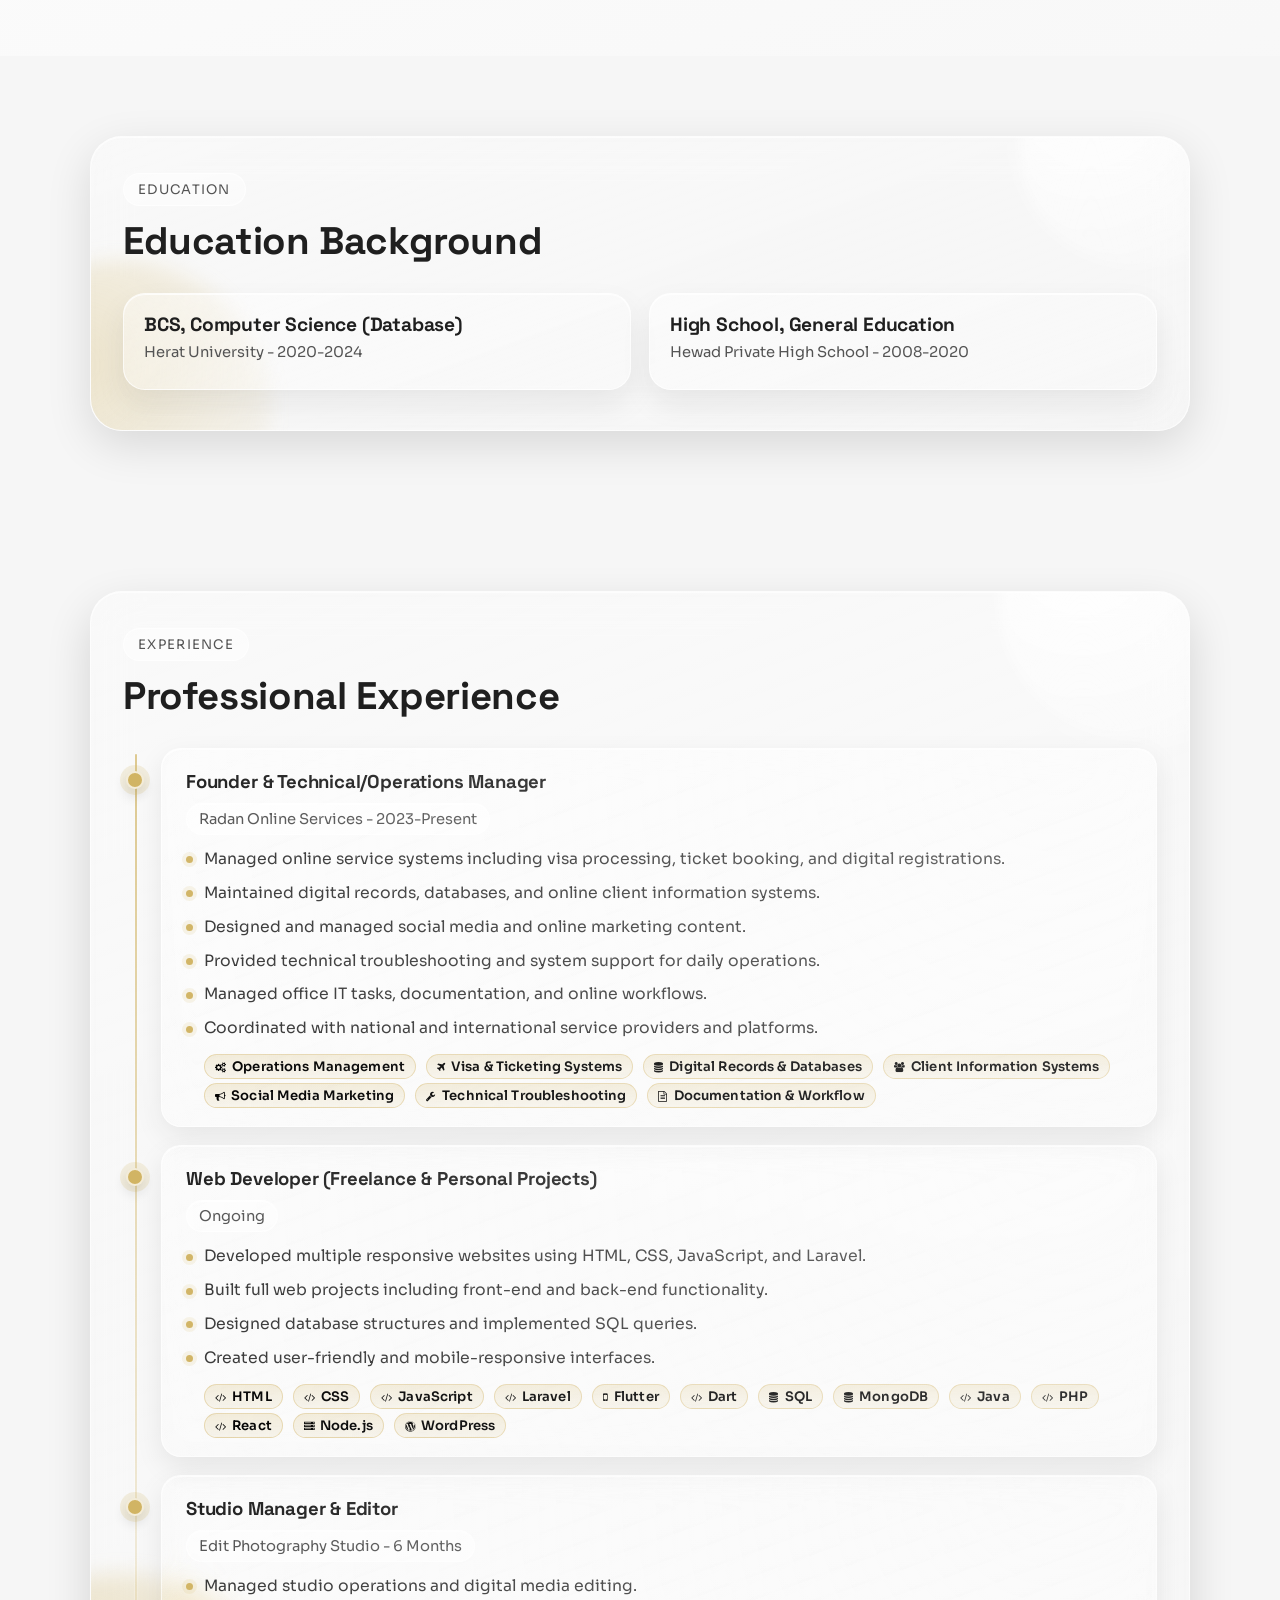
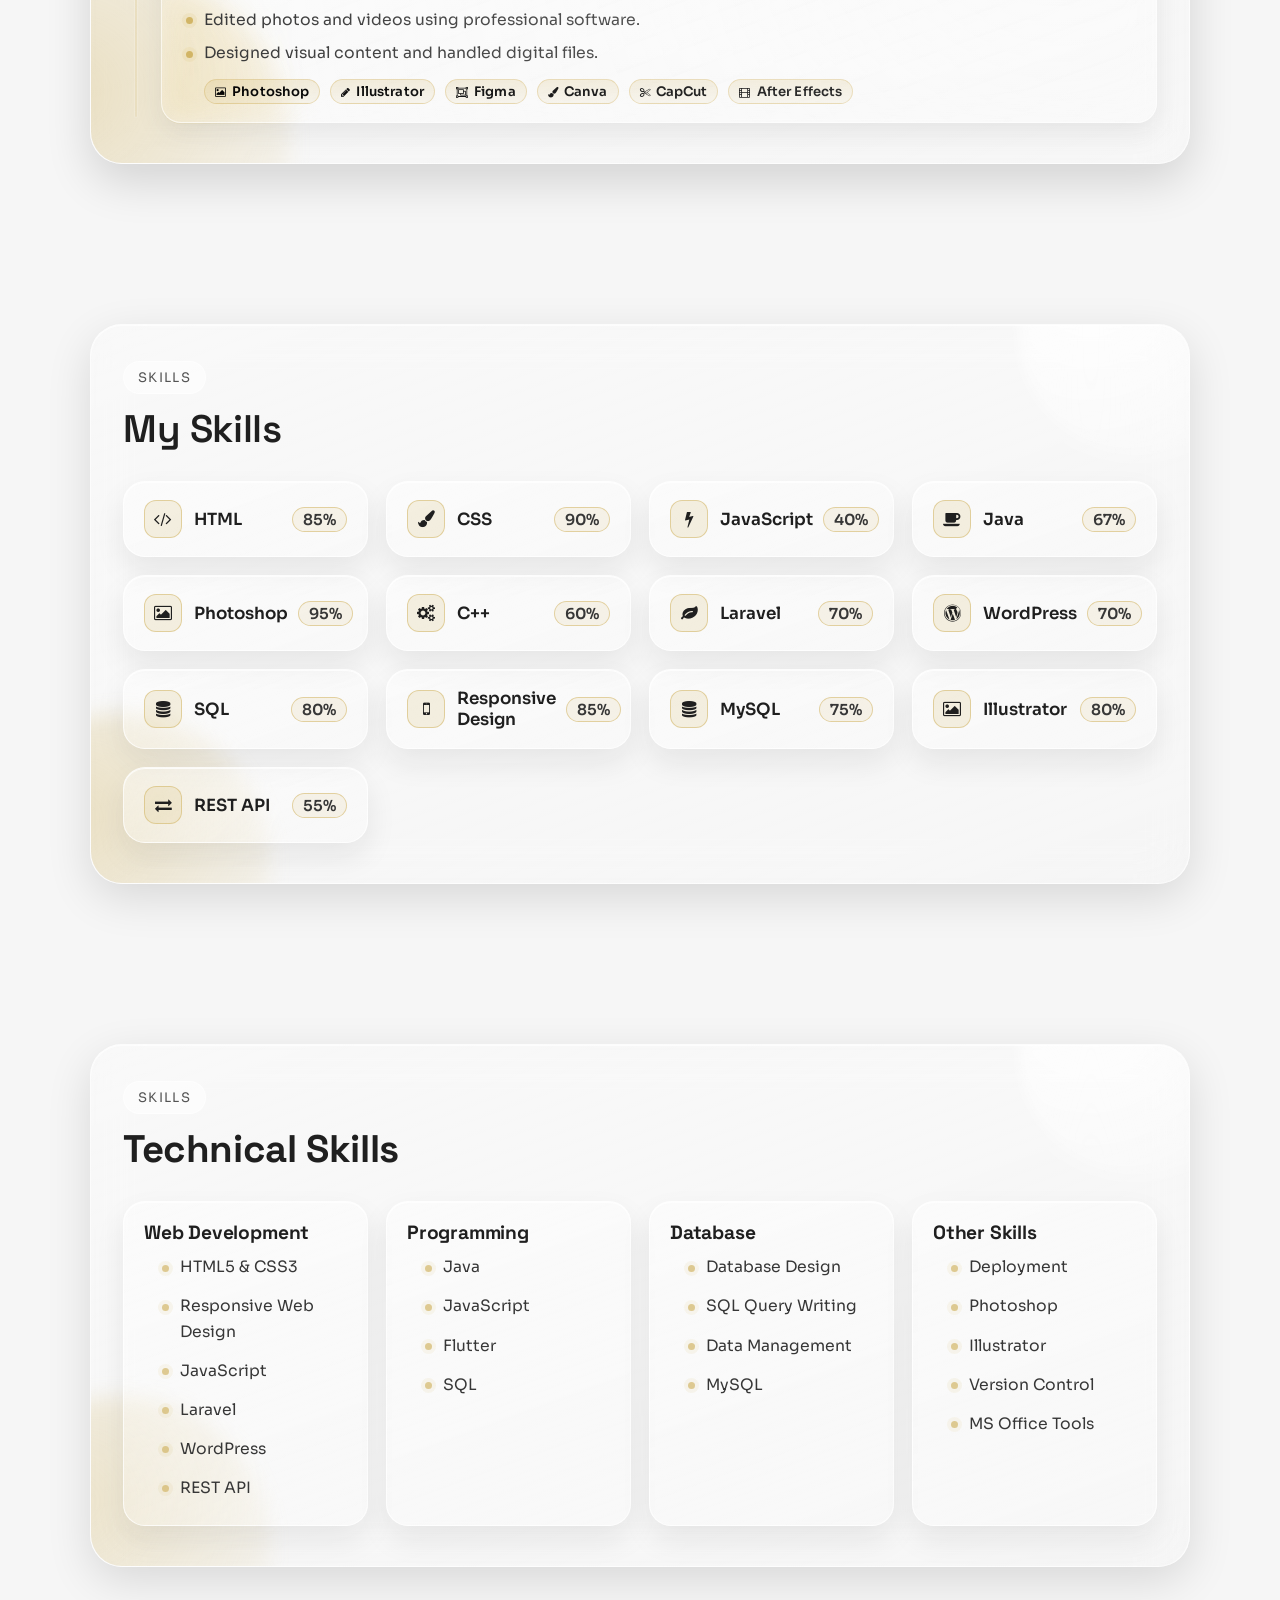
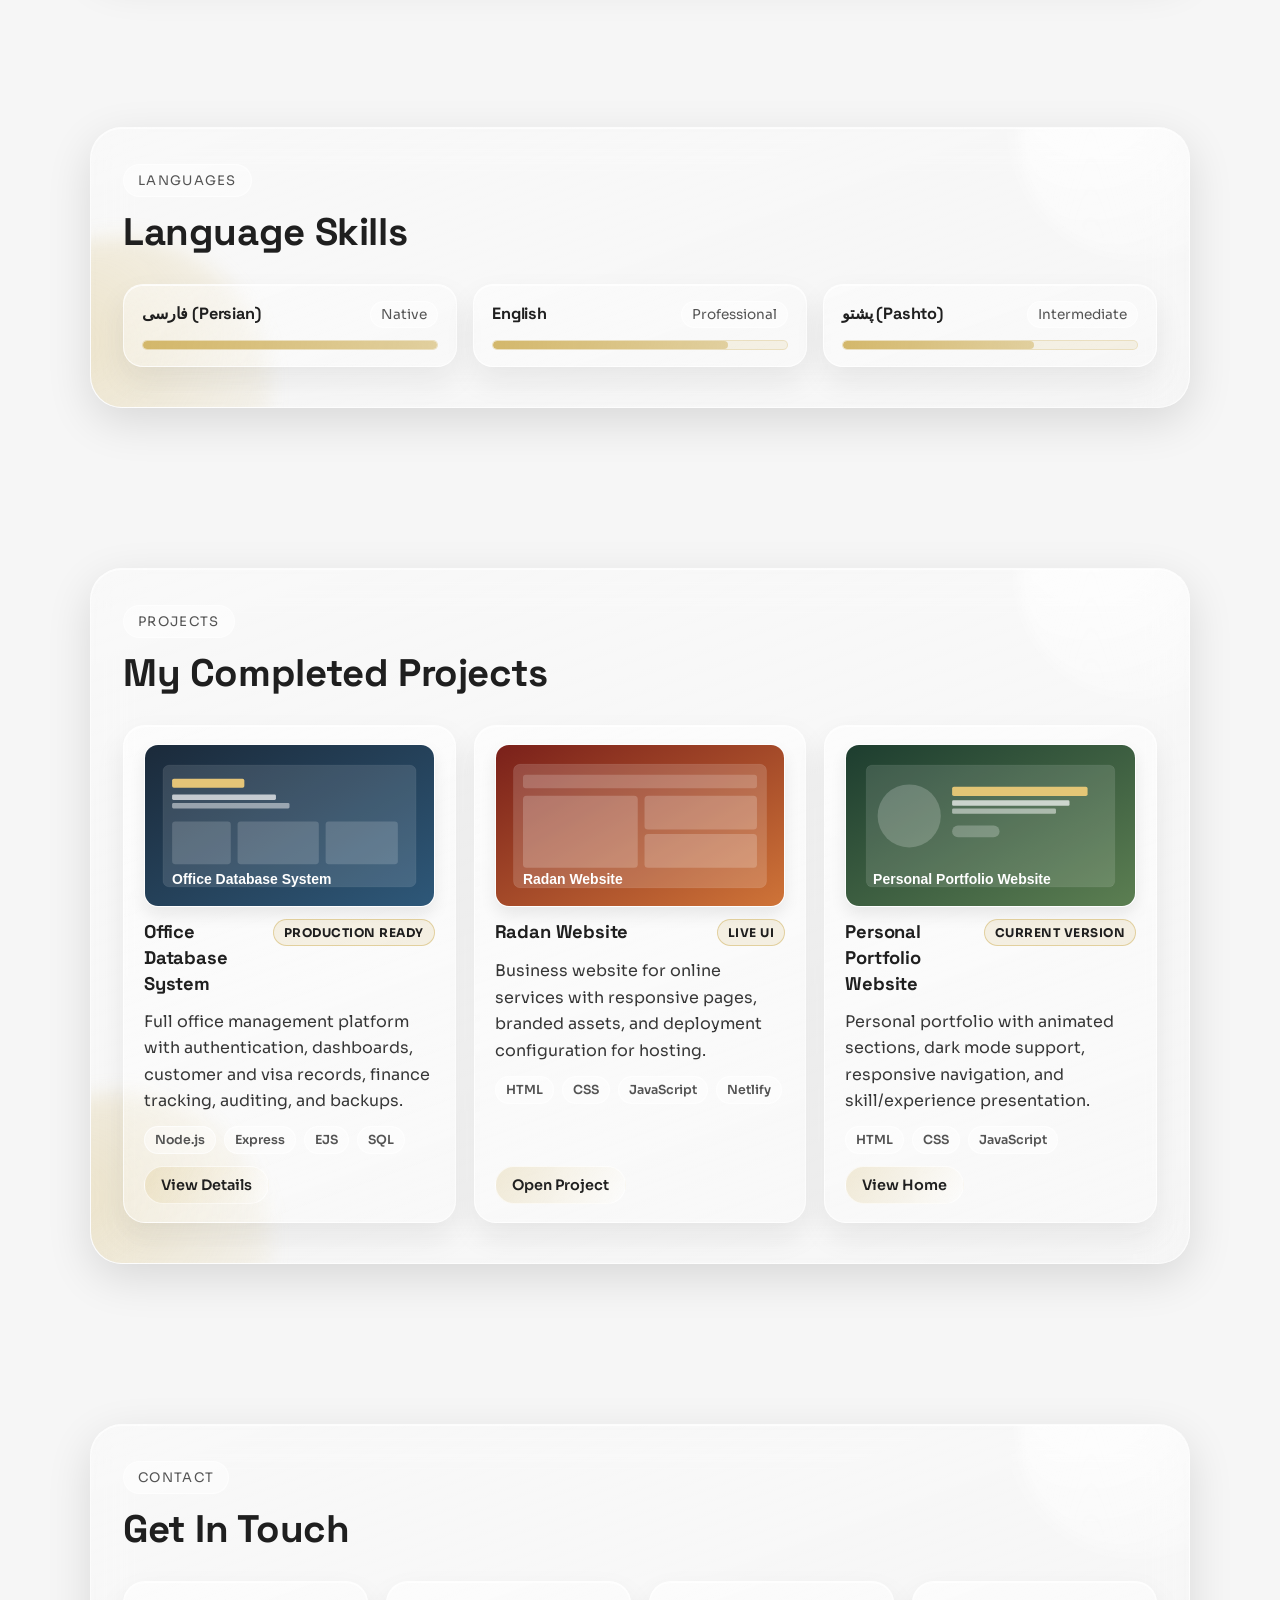
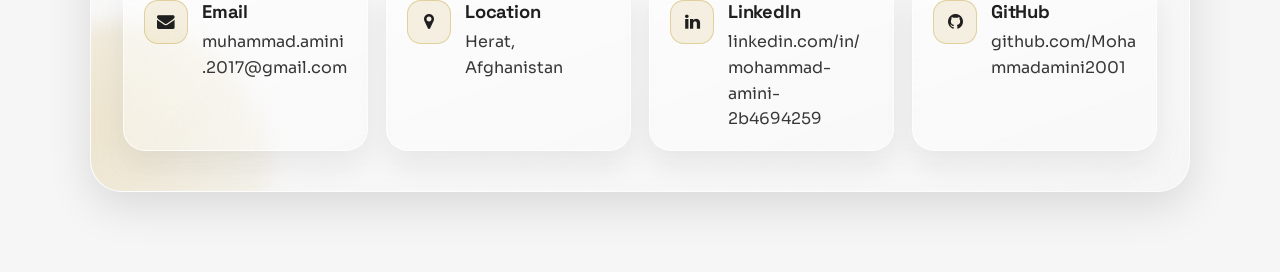
==== commit 2834878b: "decrease the size of images" ====
--- a/index.html
+++ b/index.html
@@ -36,8 +36,8 @@
     <section class="home" id="home">
         <div class="home__left">
             <div class="home__media">
-                <img src="images/new-back.png" class="back">
-                <img src="images/me.png" class="me">
+                <img src="images/back.png" class="back">
+                <img src="images/me.webp" class="me">
             </div>
             <div class="home__right">
                 <p class="hello">Hello<span>___</span></p>
@@ -323,6 +323,18 @@
                         </div>
                     </div>
                 </div>
+                  <div class="first__circle">
+                    <div class="circle__itmes child5"></div>
+                    <div class="inner__circles">
+                        <div class="skill-tile">
+                            <span class="skill-icon"><i class="fa fa-picture-o"></i></span>
+                            <div class="skill-info">
+                                <span class="skill-title">Illustrator</span>
+                                <span class="skill-percent">80%</span>
+                            </div>
+                        </div>
+                    </div>
+                </div>
                 <div class="first__circle">
                     <div class="circle__itmes child6"></div>
                     <div class="inner__circles">
@@ -387,7 +399,8 @@
                     </div>
                     <ul class="tech-list">
                         <li>Deployment</li>
-                        <li>Basic Photoshop</li>
+                        <li>Photoshop</li>
+                        <li>Illustrator</li>
                         <li>Version Control</li>
                         <li>MS Office Tools</li>
                     </ul>
@@ -467,7 +480,7 @@
                         <span>Netlify</span>
                     </div>
                     <div class="project-actions">
-                        <a href="../radan website/index.html" target="_blank" rel="noopener">Open Project</a>
+                        <a href="https://radan-website.vercel.app/" target="_blank" rel="noopener">Open Project</a>
                     </div>
                 </article>
 
